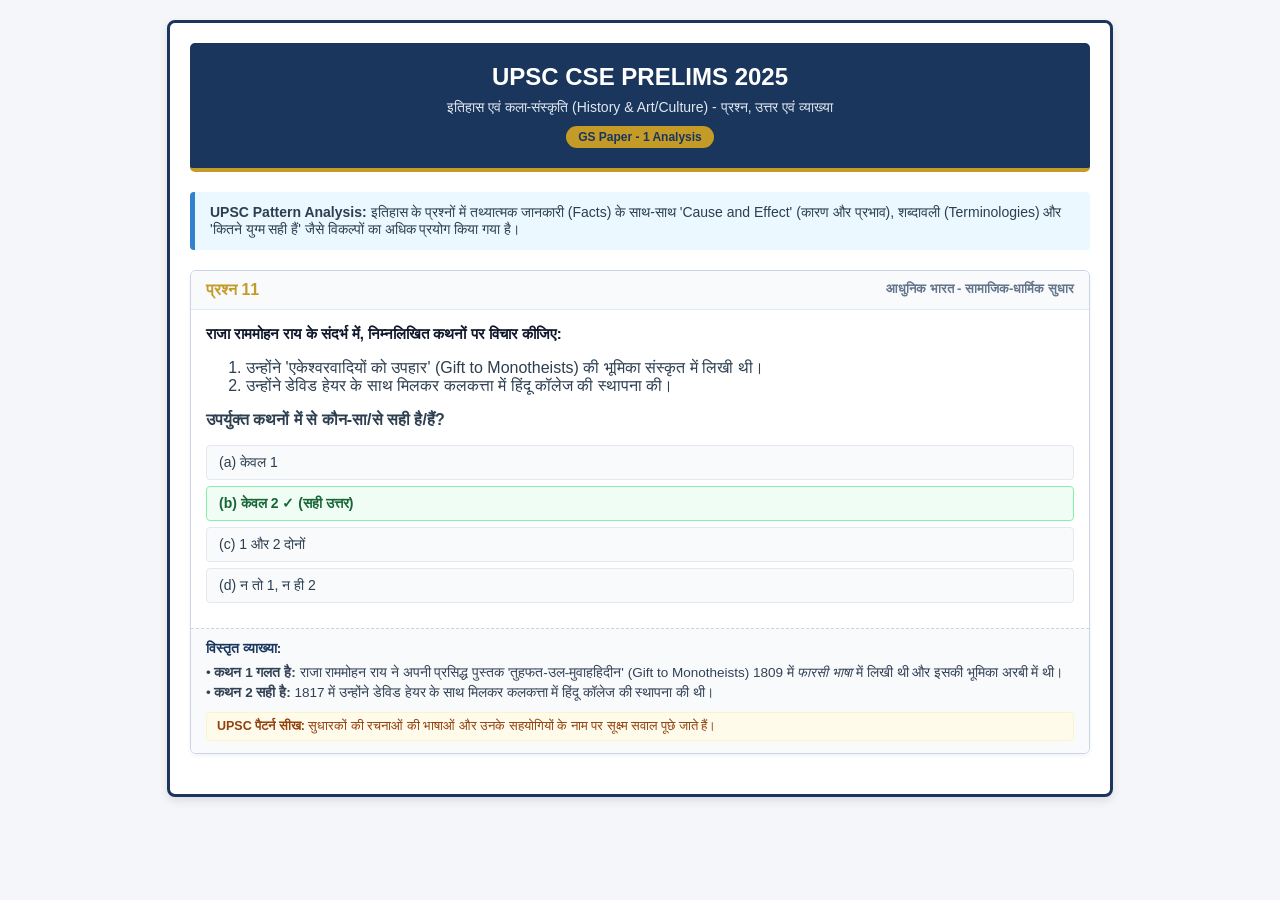
==== history/HS2.html @ 1890e544 "Create HS2.html" ====
<!DOCTYPE html>
<html lang="hi">
<head>
    <meta charset="UTF-8">
    <title>UPSC CSE Prelims 2025 - History Questions & Explanations</title>
    <style>
        body {
            font-family: 'Segoe UI', Tahoma, Geneva, Verdana, sans-serif;
            margin: 20px;
            padding: 0;
            background-color: #f4f6f9;
            color: #2c3e50;
        }
        .main-container {
            max-width: 900px;
            margin: 0 auto;
            background: #ffffff;
            border: 3px solid #1a365d;
            border-radius: 8px;
            padding: 20px;
            box-shadow: 0 4px 10px rgba(0,0,0,0.1);
        }
        .header-container {
            background-color: #1a365d;
            color: #ffffff;
            padding: 20px;
            text-align: center;
            border-radius: 5px;
            border-bottom: 4px solid #c59b27;
            margin-bottom: 20px;
        }
        .header-title {
            font-size: 24px;
            font-weight: bold;
            margin: 0;
        }
        .header-subtitle {
            font-size: 14px;
            margin-top: 8px;
            color: #e2e8f0;
        }
        .meta-badge {
            display: inline-block;
            background-color: #c59b27;
            color: #1a365d;
            padding: 4px 12px;
            border-radius: 12px;
            font-weight: bold;
            font-size: 12px;
            margin-top: 10px;
        }
        .intro-box {
            background-color: #ebf8ff;
            border-left: 5px solid #3182ce;
            padding: 12px 15px;
            margin-bottom: 20px;
            font-size: 14px;
            border-radius: 4px;
        }
        .question-card {
            border: 1px solid #cbd5e1;
            border-radius: 6px;
            margin-bottom: 20px;
            background-color: #ffffff;
            overflow: hidden;
            box-shadow: 0 2px 4px rgba(0,0,0,0.05);
        }
        .question-header {
            background-color: #f8fafc;
            padding: 10px 15px;
            border-bottom: 1px solid #e2e8f0;
            font-weight: bold;
            display: flex;
            justify-content: space-between;
        }
        .q-num {
            color: #c59b27;
            font-size: 16px;
        }
        .q-topic {
            color: #64748b;
            font-size: 13px;
        }
        .question-body {
            padding: 15px;
        }
        .question-text {
            font-size: 15px;
            font-weight: bold;
            margin-bottom: 12px;
            color: #0f172a;
        }
        .options-list {
            margin: 10px 0;
            padding-left: 0;
            list-style: none;
        }
        .option-item {
            padding: 8px 12px;
            margin-bottom: 6px;
            border-radius: 4px;
            background-color: #f8fafc;
            border: 1px solid #e2e8f0;
            font-size: 14px;
        }
        .option-item.correct {
            background-color: #f0fdf4;
            border-color: #86efac;
            color: #166534;
            font-weight: bold;
        }
        .explanation-box {
            background-color: #f8fafc;
            border-top: 1px dashed #cbd5e1;
            padding: 12px 15px;
            font-size: 13.5px;
        }
        .exp-title {
            font-weight: bold;
            color: #1a365d;
            margin-bottom: 6px;
        }
        .exp-content {
            color: #334155;
            line-height: 1.5;
        }
        .pattern-note {
            margin-top: 8px;
            padding: 6px 10px;
            background-color: #fffbeb;
            border: 1px solid #fef3c7;
            border-radius: 4px;
            color: #92400e;
            font-size: 12.5px;
        }
    </style>
</head>
<body>

<div class="main-container">
    <div class="header-container">
        <h1 class="header-title">UPSC CSE PRELIMS 2025</h1>
        <div class="header-subtitle">इतिहास एवं कला-संस्कृति (History & Art/Culture) - प्रश्न, उत्तर एवं व्याख्या</div>
        <div class="meta-badge">GS Paper - 1 Analysis</div>
    </div>

    <div class="intro-box">
        <strong>UPSC Pattern Analysis:</strong> इतिहास के प्रश्नों में तथ्यात्मक जानकारी (Facts) के साथ-साथ 'Cause and Effect' (कारण और प्रभाव), शब्दावली (Terminologies) और 'कितने युग्म सही हैं' जैसे विकल्पों का अधिक प्रयोग किया गया है।
    </div>

    <!-- Example Question Card -->
    <div class="question-card">
        <div class="question-header">
            <span class="q-num">प्रश्न 11</span>
            <span class="q-topic">आधुनिक भारत - सामाजिक-धार्मिक सुधार</span>
        </div>
        <div class="question-body">
            <div class="question-text">राजा राममोहन राय के संदर्भ में, निम्नलिखित कथनों पर विचार कीजिए:</div>
            <ol>
                <li>उन्होंने 'एकेश्वरवादियों को उपहार' (Gift to Monotheists) की भूमिका संस्कृत में लिखी थी।</li>
                <li>उन्होंने डेविड हेयर के साथ मिलकर कलकत्ता में हिंदू कॉलेज की स्थापना की।</li>
            </ol>
            <p><strong>उपर्युक्त कथनों में से कौन-सा/से सही है/हैं?</strong></p>
            <div class="options-list">
                <div class="option-item">(a) केवल 1</div>
                <div class="option-item correct">(b) केवल 2 ✓ (सही उत्तर)</div>
                <div class="option-item">(c) 1 और 2 दोनों</div>
                <div class="option-item">(d) न तो 1, न ही 2</div>
            </div>
        </div>
        <div class="explanation-box">
            <div class="exp-title">विस्तृत व्याख्या:</div>
            <div class="exp-content">
                • <strong>कथन 1 गलत है:</strong> राजा राममोहन राय ने अपनी प्रसिद्ध पुस्तक 'तुहफत-उल-मुवाहहिदीन' (Gift to Monotheists) 1809 में <em>फारसी भाषा</em> में लिखी थी और इसकी भूमिका अरबी में थी।<br>
                • <strong>कथन 2 सही है:</strong> 1817 में उन्होंने डेविड हेयर के साथ मिलकर कलकत्ता में हिंदू कॉलेज की स्थापना की थी।
            </div>
            <div class="pattern-note">
                <strong>UPSC पैटर्न सीख:</strong> सुधारकों की रचनाओं की भाषाओं और उनके सहयोगियों के नाम पर सूक्ष्म सवाल पूछे जाते हैं।
            </div>
        </div>
    </div>
    <!-- Additional questions are formatted similarly in the full generated document -->
</div>

</body>
</html>
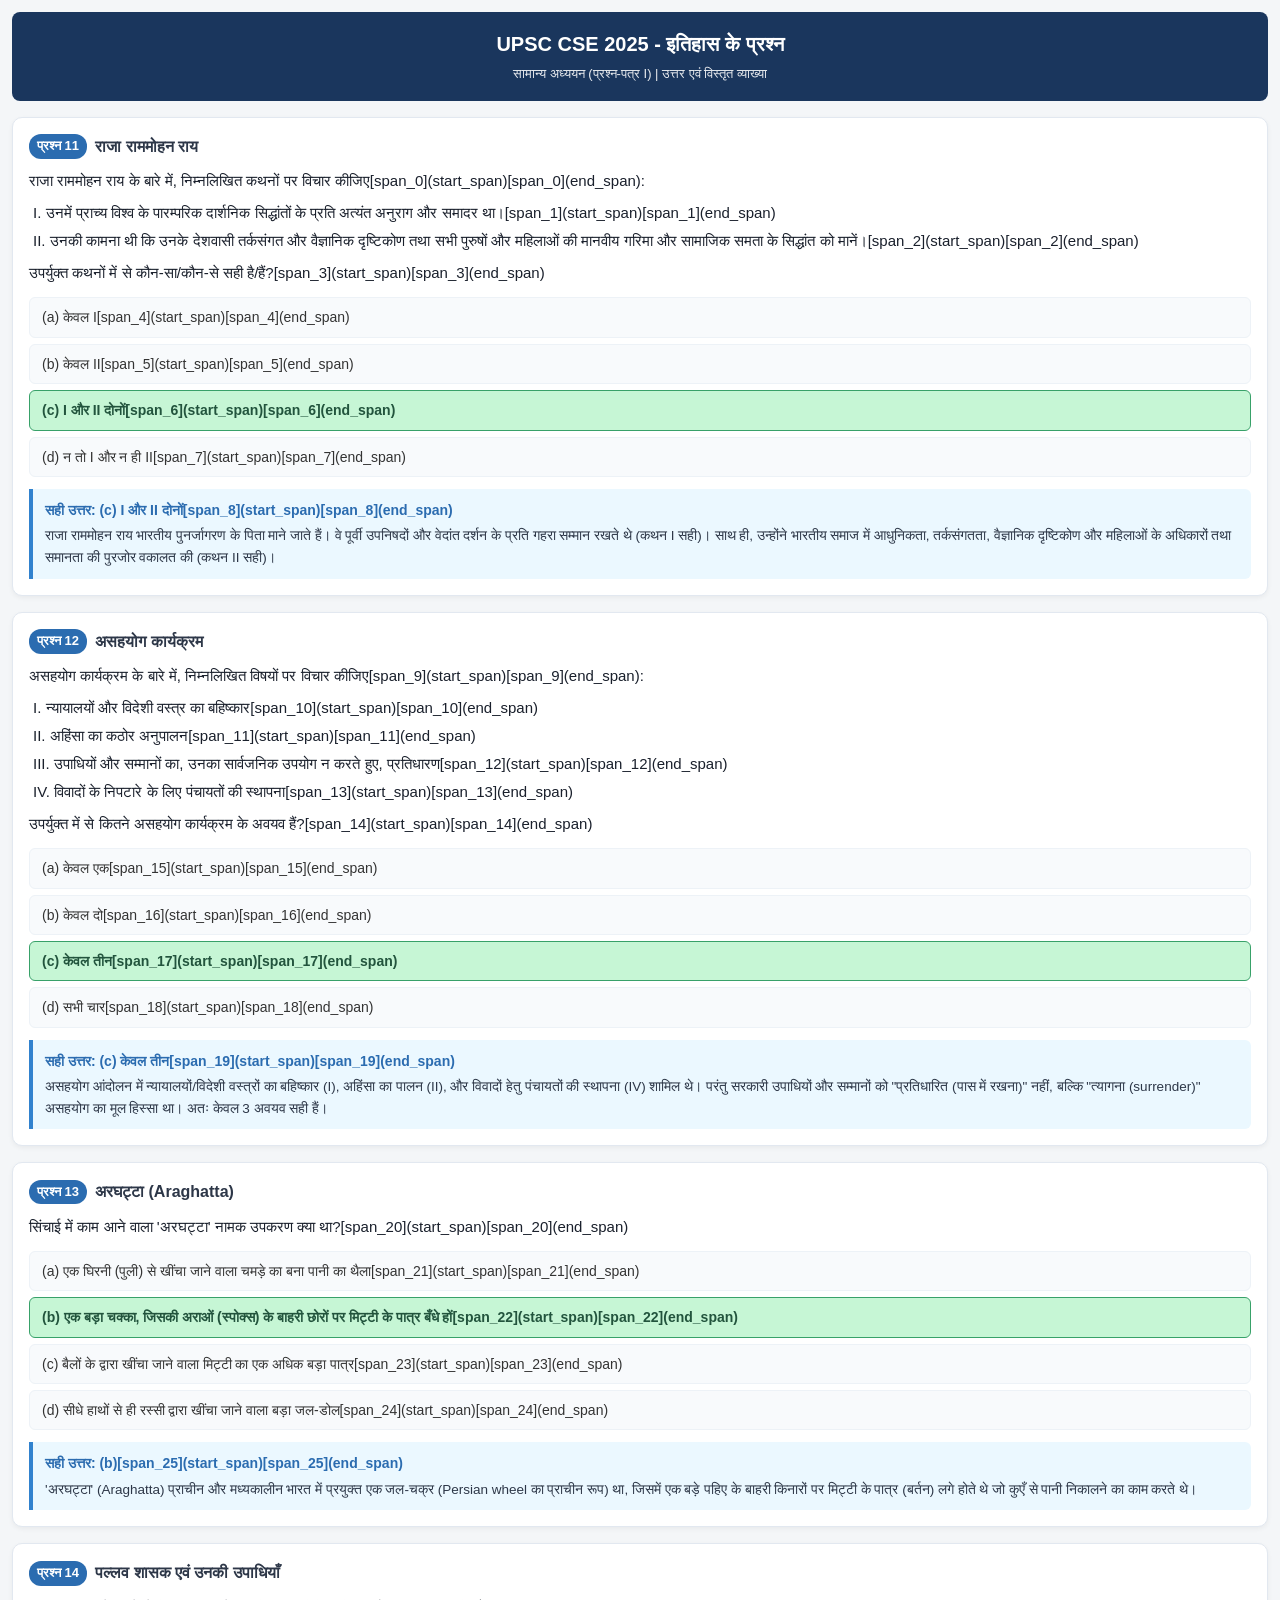
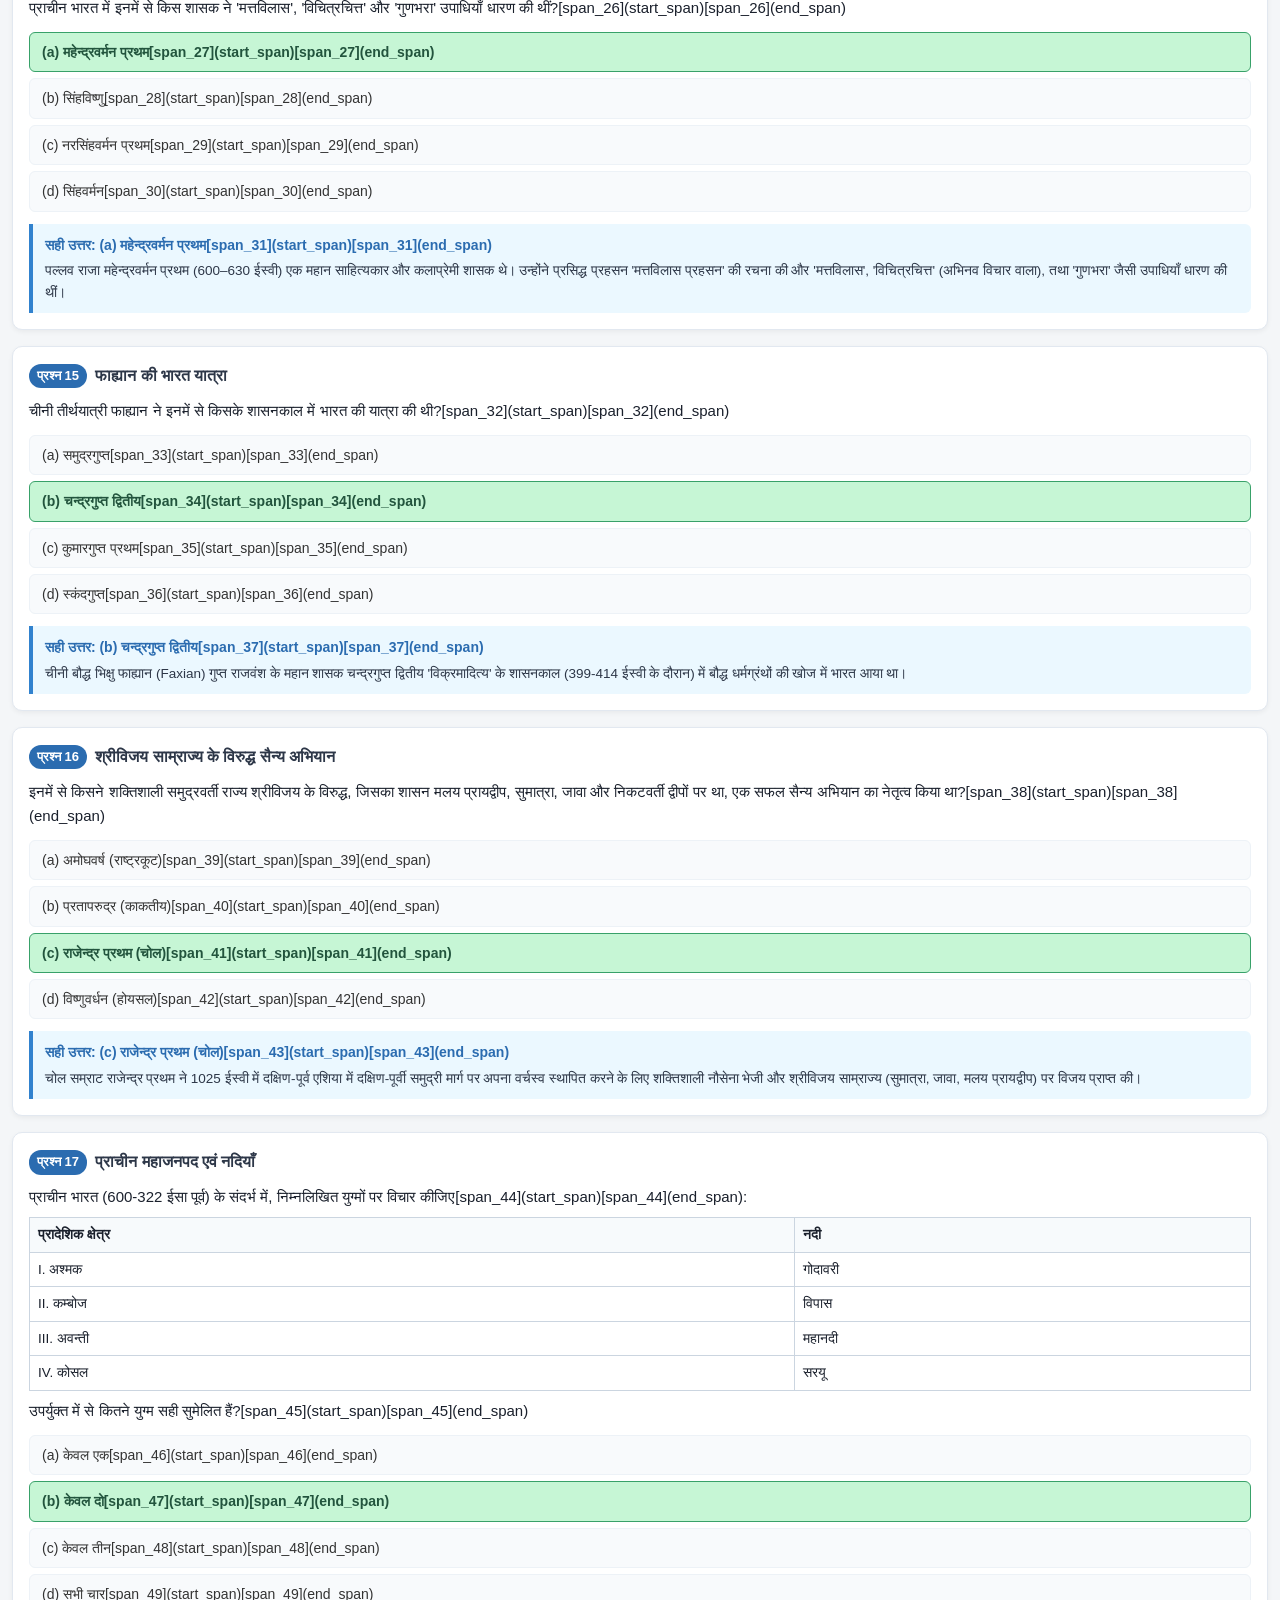
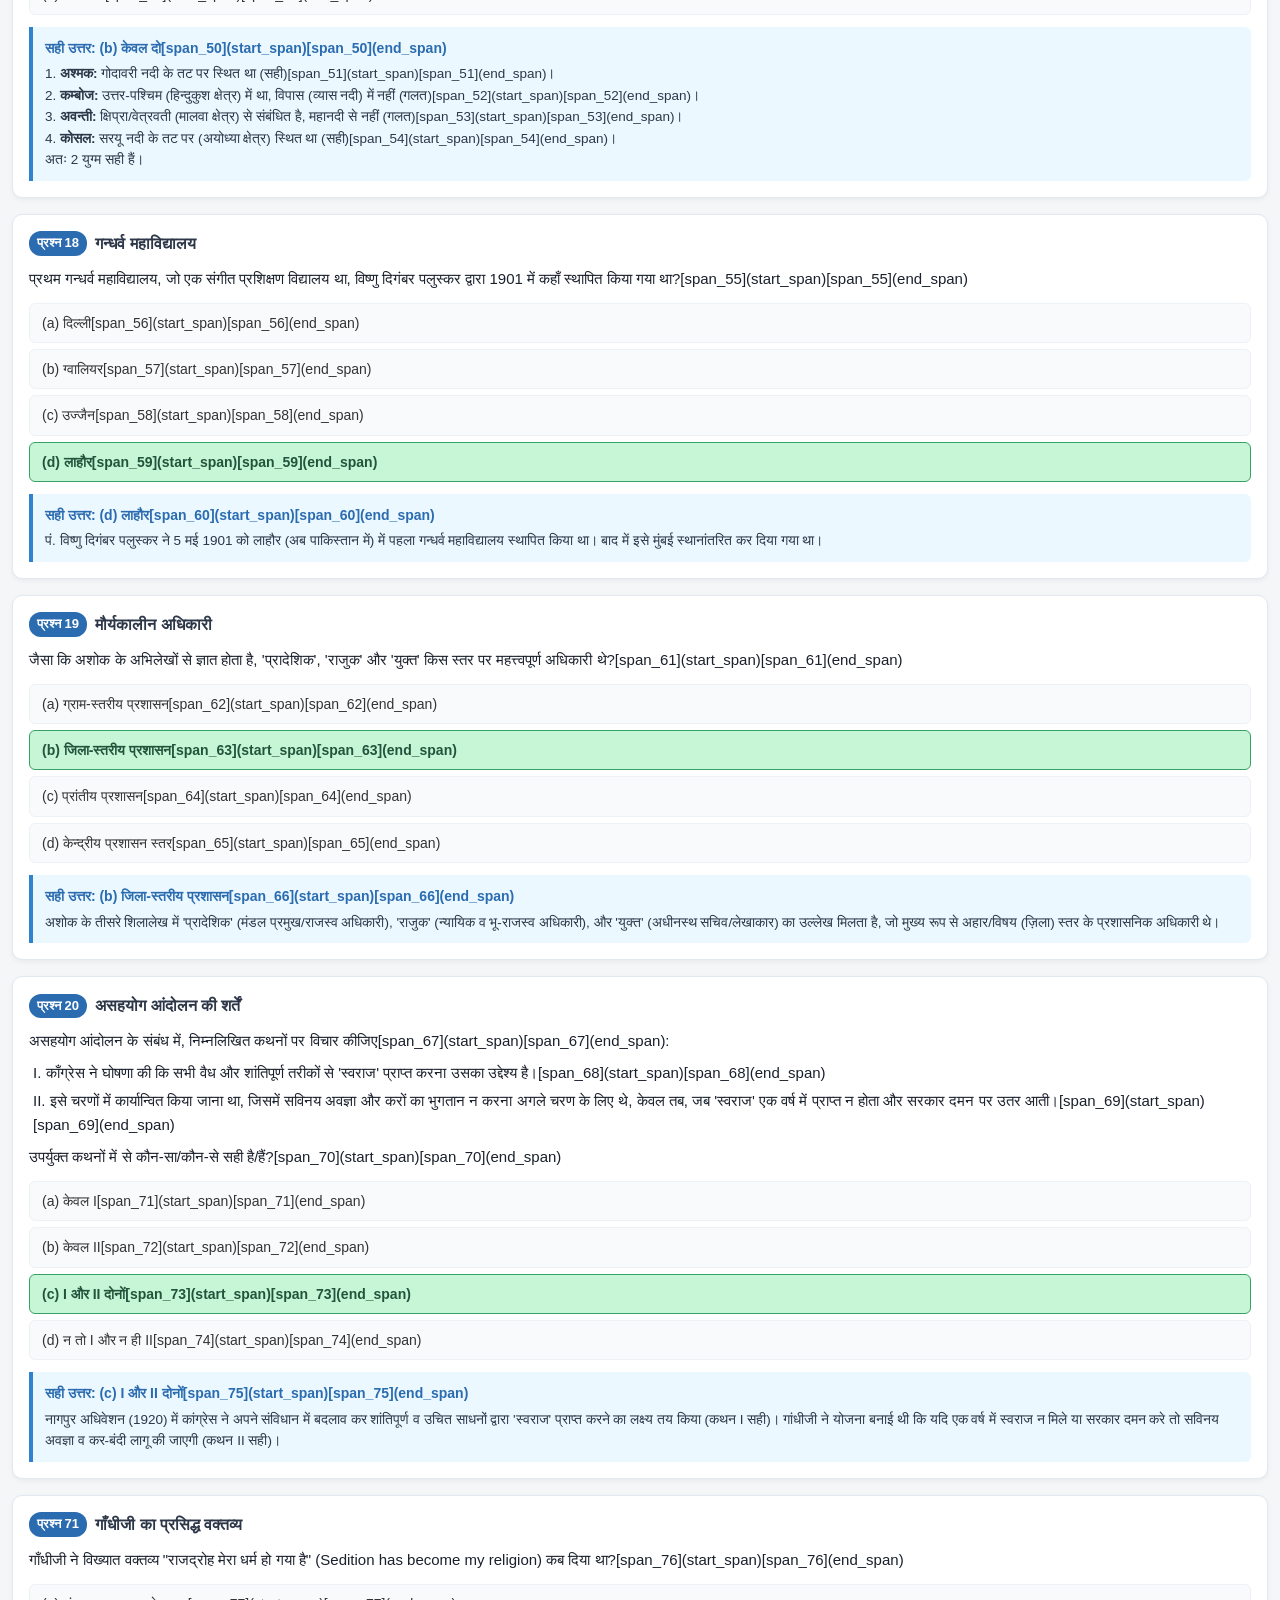
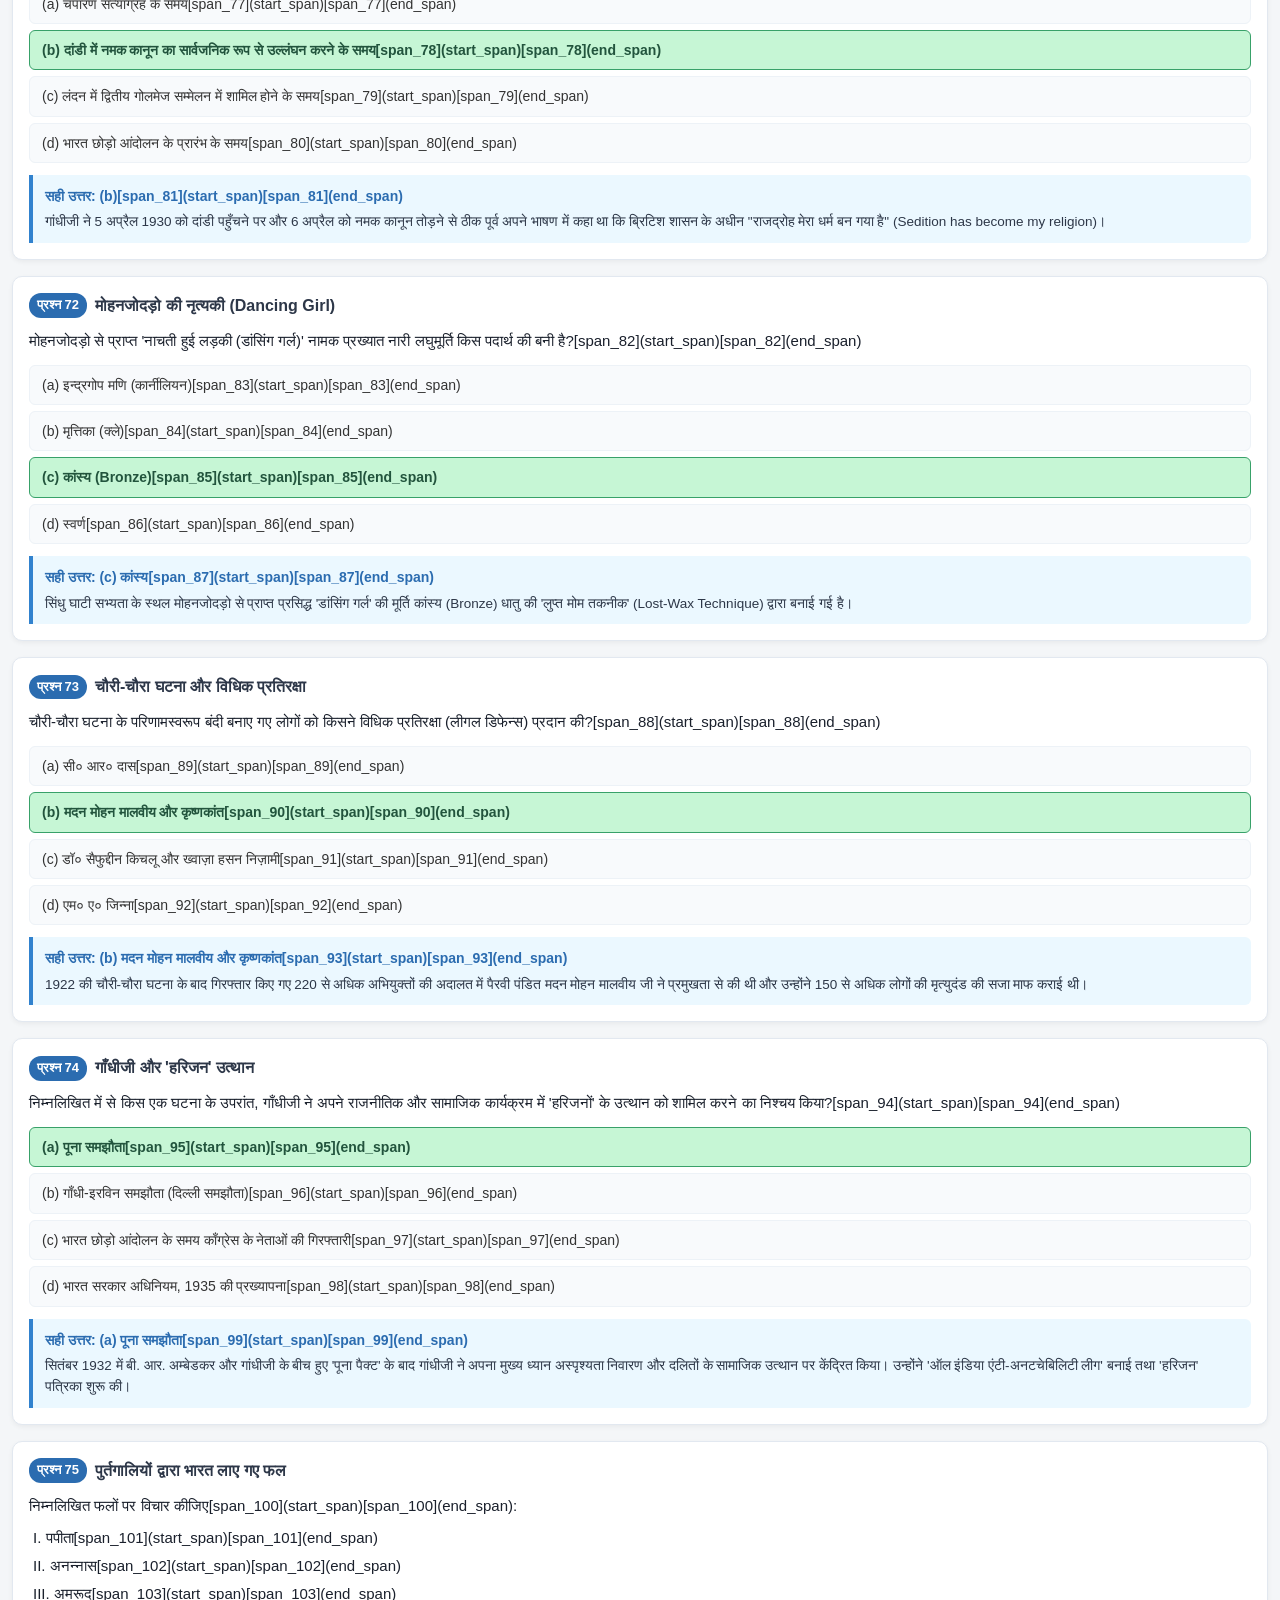
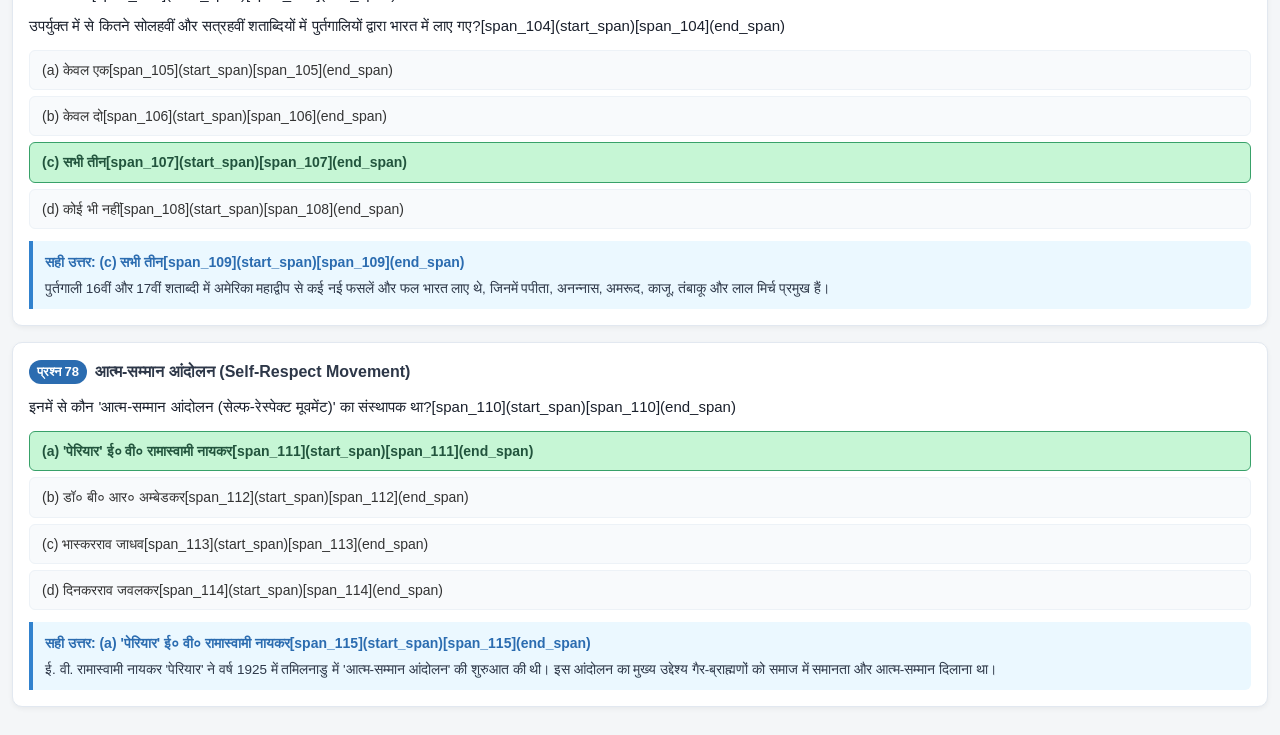
==== commit 4ae68c77: "Update HS2.html" ====
--- a/history/HS2.html
+++ b/history/HS2.html
@@ -1,186 +1,539 @@
-<!DOCTYPE html>
+       <!DOCTYPE html>
 <html lang="hi">
 <head>
     <meta charset="UTF-8">
-    <title>UPSC CSE Prelims 2025 - History Questions & Explanations</title>
+    <meta name="viewport" content="width=device-width, initial-scale=1.0">
+    <title>इतिहास प्रश्न एवं उत्तर - UPSC CSE 2025</title>
     <style>
+        * {
+            box-sizing: border-box;
+            margin: 0;
+            padding: 0;
+        }
         body {
-            font-family: 'Segoe UI', Tahoma, Geneva, Verdana, sans-serif;
-            margin: 20px;
-            padding: 0;
-            background-color: #f4f6f9;
-            color: #2c3e50;
-        }
-        .main-container {
-            max-width: 900px;
-            margin: 0 auto;
-            background: #ffffff;
-            border: 3px solid #1a365d;
-            border-radius: 8px;
-            padding: 20px;
-            box-shadow: 0 4px 10px rgba(0,0,0,0.1);
-        }
-        .header-container {
+            font-family: -apple-system, BlinkMacSystemFont, "Segoe UI", Roboto, Helvetica, Arial, sans-serif;
+            background-color: #f4f6f8;
+            color: #333333;
+            line-height: 1.6;
+            padding: 12px;
+            font-size: 15px;
+        }
+        .header {
+            text-align: center;
             background-color: #1a365d;
             color: #ffffff;
-            padding: 20px;
-            text-align: center;
-            border-radius: 5px;
-            border-bottom: 4px solid #c59b27;
-            margin-bottom: 20px;
-        }
-        .header-title {
-            font-size: 24px;
+            padding: 16px 12px;
+            border-radius: 8px;
+            margin-bottom: 16px;
+        }
+        .header h1 {
+            font-size: 20px;
+            font-weight: 700;
+            margin-bottom: 4px;
+        }
+        .header p {
+            font-size: 13px;
+            opacity: 0.9;
+        }
+        .card {
+            background: #ffffff;
+            border-radius: 10px;
+            padding: 16px;
+            margin-bottom: 16px;
+            box-shadow: 0 2px 5px rgba(0,0,0,0.05);
+            border: 1px solid #e2e8f0;
+        }
+        .q-header {
+            display: flex;
+            align-items: center;
+            margin-bottom: 10px;
+        }
+        .q-number {
+            background-color: #2b6cb0;
+            color: white;
             font-weight: bold;
-            margin: 0;
-        }
-        .header-subtitle {
+            font-size: 13px;
+            padding: 2px 8px;
+            border-radius: 12px;
+            margin-right: 8px;
+        }
+        .q-title {
+            font-weight: bold;
+            color: #2d3748;
+            font-size: 16px;
+        }
+        .q-text {
+            margin-bottom: 12px;
+            color: #1a202c;
+        }
+        .q-text ul {
+            list-style-type: none;
+            padding-left: 0;
+            margin: 8px 0;
+        }
+        .q-text ul li {
+            margin-bottom: 4px;
+            padding-left: 4px;
+        }
+        .options {
+            margin-bottom: 12px;
+        }
+        .option {
+            padding: 8px 12px;
+            border-radius: 6px;
+            background-color: #f8fafc;
+            border: 1px solid #edf2f7;
+            margin-bottom: 6px;
             font-size: 14px;
-            margin-top: 8px;
-            color: #e2e8f0;
-        }
-        .meta-badge {
-            display: inline-block;
-            background-color: #c59b27;
-            color: #1a365d;
-            padding: 4px 12px;
-            border-radius: 12px;
+        }
+        .option.correct {
+            background-color: #c6f6d5;
+            border-color: #38a169;
+            color: #22543d;
+            font-weight: 600;
+        }
+        .answer-box {
+            background-color: #ebf8ff;
+            border-left: 4px solid #3182ce;
+            padding: 10px 12px;
+            border-radius: 0 6px 6px 0;
+            margin-top: 10px;
+        }
+        .answer-title {
             font-weight: bold;
-            font-size: 12px;
-            margin-top: 10px;
-        }
-        .intro-box {
-            background-color: #ebf8ff;
-            border-left: 5px solid #3182ce;
-            padding: 12px 15px;
-            margin-bottom: 20px;
+            color: #2b6cb0;
+            margin-bottom: 4px;
             font-size: 14px;
-            border-radius: 4px;
-        }
-        .question-card {
-            border: 1px solid #cbd5e1;
-            border-radius: 6px;
-            margin-bottom: 20px;
-            background-color: #ffffff;
-            overflow: hidden;
-            box-shadow: 0 2px 4px rgba(0,0,0,0.05);
-        }
-        .question-header {
-            background-color: #f8fafc;
-            padding: 10px 15px;
-            border-bottom: 1px solid #e2e8f0;
-            font-weight: bold;
-            display: flex;
-            justify-content: space-between;
-        }
-        .q-num {
-            color: #c59b27;
-            font-size: 16px;
-        }
-        .q-topic {
-            color: #64748b;
-            font-size: 13px;
-        }
-        .question-body {
-            padding: 15px;
-        }
-        .question-text {
-            font-size: 15px;
-            font-weight: bold;
-            margin-bottom: 12px;
-            color: #0f172a;
-        }
-        .options-list {
-            margin: 10px 0;
-            padding-left: 0;
-            list-style: none;
-        }
-        .option-item {
-            padding: 8px 12px;
-            margin-bottom: 6px;
-            border-radius: 4px;
-            background-color: #f8fafc;
-            border: 1px solid #e2e8f0;
-            font-size: 14px;
-        }
-        .option-item.correct {
-            background-color: #f0fdf4;
-            border-color: #86efac;
-            color: #166534;
-            font-weight: bold;
-        }
-        .explanation-box {
-            background-color: #f8fafc;
-            border-top: 1px dashed #cbd5e1;
-            padding: 12px 15px;
+        }
+        .explanation {
             font-size: 13.5px;
-        }
-        .exp-title {
-            font-weight: bold;
-            color: #1a365d;
-            margin-bottom: 6px;
-        }
-        .exp-content {
-            color: #334155;
-            line-height: 1.5;
-        }
-        .pattern-note {
-            margin-top: 8px;
-            padding: 6px 10px;
-            background-color: #fffbeb;
-            border: 1px solid #fef3c7;
-            border-radius: 4px;
-            color: #92400e;
-            font-size: 12.5px;
+            color: #2d3748;
+        }
+        .table-custom {
+            width: 100%;
+            border-collapse: collapse;
+            margin: 8px 0;
+            font-size: 13.5px;
+        }
+        .table-custom th, .table-custom td {
+            border: 1px solid #cbd5e0;
+            padding: 6px 8px;
+            text-align: left;
+        }
+        .table-custom th {
+            background-color: #f7fafc;
         }
     </style>
 </head>
 <body>
 
-<div class="main-container">
-    <div class="header-container">
-        <h1 class="header-title">UPSC CSE PRELIMS 2025</h1>
-        <div class="header-subtitle">इतिहास एवं कला-संस्कृति (History & Art/Culture) - प्रश्न, उत्तर एवं व्याख्या</div>
-        <div class="meta-badge">GS Paper - 1 Analysis</div>
-    </div>
-
-    <div class="intro-box">
-        <strong>UPSC Pattern Analysis:</strong> इतिहास के प्रश्नों में तथ्यात्मक जानकारी (Facts) के साथ-साथ 'Cause and Effect' (कारण और प्रभाव), शब्दावली (Terminologies) और 'कितने युग्म सही हैं' जैसे विकल्पों का अधिक प्रयोग किया गया है।
-    </div>
-
-    <!-- Example Question Card -->
-    <div class="question-card">
-        <div class="question-header">
-            <span class="q-num">प्रश्न 11</span>
-            <span class="q-topic">आधुनिक भारत - सामाजिक-धार्मिक सुधार</span>
-        </div>
-        <div class="question-body">
-            <div class="question-text">राजा राममोहन राय के संदर्भ में, निम्नलिखित कथनों पर विचार कीजिए:</div>
-            <ol>
-                <li>उन्होंने 'एकेश्वरवादियों को उपहार' (Gift to Monotheists) की भूमिका संस्कृत में लिखी थी।</li>
-                <li>उन्होंने डेविड हेयर के साथ मिलकर कलकत्ता में हिंदू कॉलेज की स्थापना की।</li>
-            </ol>
-            <p><strong>उपर्युक्त कथनों में से कौन-सा/से सही है/हैं?</strong></p>
-            <div class="options-list">
-                <div class="option-item">(a) केवल 1</div>
-                <div class="option-item correct">(b) केवल 2 ✓ (सही उत्तर)</div>
-                <div class="option-item">(c) 1 और 2 दोनों</div>
-                <div class="option-item">(d) न तो 1, न ही 2</div>
-            </div>
-        </div>
-        <div class="explanation-box">
-            <div class="exp-title">विस्तृत व्याख्या:</div>
-            <div class="exp-content">
-                • <strong>कथन 1 गलत है:</strong> राजा राममोहन राय ने अपनी प्रसिद्ध पुस्तक 'तुहफत-उल-मुवाहहिदीन' (Gift to Monotheists) 1809 में <em>फारसी भाषा</em> में लिखी थी और इसकी भूमिका अरबी में थी।<br>
-                • <strong>कथन 2 सही है:</strong> 1817 में उन्होंने डेविड हेयर के साथ मिलकर कलकत्ता में हिंदू कॉलेज की स्थापना की थी।
-            </div>
-            <div class="pattern-note">
-                <strong>UPSC पैटर्न सीख:</strong> सुधारकों की रचनाओं की भाषाओं और उनके सहयोगियों के नाम पर सूक्ष्म सवाल पूछे जाते हैं।
-            </div>
-        </div>
-    </div>
-    <!-- Additional questions are formatted similarly in the full generated document -->
-</div>
+    <div class="header">
+        <h1>UPSC CSE 2025 - इतिहास के प्रश्न</h1>
+        <p>सामान्य अध्ययन (प्रश्न-पत्र I) | उत्तर एवं विस्तृत व्याख्या</p>
+    </div>
+
+    <!-- Question 11 -->
+    <div class="card">
+        <div class="q-header">
+            <span class="q-number">प्रश्न 11</span>
+            <span class="q-title">राजा राममोहन राय</span>
+        </div>
+        <div class="q-text">
+            राजा राममोहन राय के बारे में, निम्नलिखित कथनों पर विचार कीजिए[span_0](start_span)[span_0](end_span):
+            <ul>
+                <li>I. उनमें प्राच्य विश्व के पारम्परिक दार्शनिक सिद्धांतों के प्रति अत्यंत अनुराग और समादर था।[span_1](start_span)[span_1](end_span)</li>
+                <li>II. उनकी कामना थी कि उनके देशवासी तर्कसंगत और वैज्ञानिक दृष्टिकोण तथा सभी पुरुषों और महिलाओं की मानवीय गरिमा और सामाजिक समता के सिद्धांत को मानें।[span_2](start_span)[span_2](end_span)</li>
+            </ul>
+            उपर्युक्त कथनों में से कौन-सा/कौन-से सही है/हैं?[span_3](start_span)[span_3](end_span)
+        </div>
+        <div class="options">
+            <div class="option">(a) केवल I[span_4](start_span)[span_4](end_span)</div>
+            <div class="option">(b) केवल II[span_5](start_span)[span_5](end_span)</div>
+            <div class="option correct">(c) I और II दोनों[span_6](start_span)[span_6](end_span)</div>
+            <div class="option">(d) न तो I और न ही II[span_7](start_span)[span_7](end_span)</div>
+        </div>
+        <div class="answer-box">
+            <div class="answer-title">सही उत्तर: (c) I और II दोनों[span_8](start_span)[span_8](end_span)</div>
+            <div class="explanation">
+                राजा राममोहन राय भारतीय पुनर्जागरण के पिता माने जाते हैं। वे पूर्वी उपनिषदों और वेदांत दर्शन के प्रति गहरा सम्मान रखते थे (कथन I सही)। साथ ही, उन्होंने भारतीय समाज में आधुनिकता, तर्कसंगतता, वैज्ञानिक दृष्टिकोण और महिलाओं के अधिकारों तथा समानता की पुरजोर वकालत की (कथन II सही)।
+            </div>
+        </div>
+    </div>
+
+    <!-- Question 12 -->
+    <div class="card">
+        <div class="q-header">
+            <span class="q-number">प्रश्न 12</span>
+            <span class="q-title">असहयोग कार्यक्रम</span>
+        </div>
+        <div class="q-text">
+            असहयोग कार्यक्रम के बारे में, निम्नलिखित विषयों पर विचार कीजिए[span_9](start_span)[span_9](end_span):
+            <ul>
+                <li>I. न्यायालयों और विदेशी वस्त्र का बहिष्कार[span_10](start_span)[span_10](end_span)</li>
+                <li>II. अहिंसा का कठोर अनुपालन[span_11](start_span)[span_11](end_span)</li>
+                <li>III. उपाधियों और सम्मानों का, उनका सार्वजनिक उपयोग न करते हुए, प्रतिधारण[span_12](start_span)[span_12](end_span)</li>
+                <li>IV. विवादों के निपटारे के लिए पंचायतों की स्थापना[span_13](start_span)[span_13](end_span)</li>
+            </ul>
+            उपर्युक्त में से कितने असहयोग कार्यक्रम के अवयव हैं?[span_14](start_span)[span_14](end_span)
+        </div>
+        <div class="options">
+            <div class="option">(a) केवल एक[span_15](start_span)[span_15](end_span)</div>
+            <div class="option">(b) केवल दो[span_16](start_span)[span_16](end_span)</div>
+            <div class="option correct">(c) केवल तीन[span_17](start_span)[span_17](end_span)</div>
+            <div class="option">(d) सभी चार[span_18](start_span)[span_18](end_span)</div>
+        </div>
+        <div class="answer-box">
+            <div class="answer-title">सही उत्तर: (c) केवल तीन[span_19](start_span)[span_19](end_span)</div>
+            <div class="explanation">
+                असहयोग आंदोलन में न्यायालयों/विदेशी वस्त्रों का बहिष्कार (I), अहिंसा का पालन (II), और विवादों हेतु पंचायतों की स्थापना (IV) शामिल थे। परंतु सरकारी उपाधियों और सम्मानों को "प्रतिधारित (पास में रखना)" नहीं, बल्कि "त्यागना (surrender)" असहयोग का मूल हिस्सा था। अतः केवल 3 अवयव सही हैं।
+            </div>
+        </div>
+    </div>
+
+    <!-- Question 13 -->
+    <div class="card">
+        <div class="q-header">
+            <span class="q-number">प्रश्न 13</span>
+            <span class="q-title">अरघट्टा (Araghatta)</span>
+        </div>
+        <div class="q-text">
+            सिंचाई में काम आने वाला 'अरघट्टा' नामक उपकरण क्या था?[span_20](start_span)[span_20](end_span)
+        </div>
+        <div class="options">
+            <div class="option">(a) एक घिरनी (पुली) से खींचा जाने वाला चमड़े का बना पानी का थैला[span_21](start_span)[span_21](end_span)</div>
+            <div class="option correct">(b) एक बड़ा चक्का, जिसकी अराओं (स्पोक्स) के बाहरी छोरों पर मिट्टी के पात्र बँधे हों[span_22](start_span)[span_22](end_span)</div>
+            <div class="option">(c) बैलों के द्वारा खींचा जाने वाला मिट्टी का एक अधिक बड़ा पात्र[span_23](start_span)[span_23](end_span)</div>
+            <div class="option">(d) सीधे हाथों से ही रस्सी द्वारा खींचा जाने वाला बड़ा जल-डोल[span_24](start_span)[span_24](end_span)</div>
+        </div>
+        <div class="answer-box">
+            <div class="answer-title">सही उत्तर: (b)[span_25](start_span)[span_25](end_span)</div>
+            <div class="explanation">
+                'अरघट्टा' (Araghatta) प्राचीन और मध्यकालीन भारत में प्रयुक्त एक जल-चक्र (Persian wheel का प्राचीन रूप) था, जिसमें एक बड़े पहिए के बाहरी किनारों पर मिट्टी के पात्र (बर्तन) लगे होते थे जो कुएँ से पानी निकालने का काम करते थे।
+            </div>
+        </div>
+    </div>
+
+    <!-- Question 14 -->
+    <div class="card">
+        <div class="q-header">
+            <span class="q-number">प्रश्न 14</span>
+            <span class="q-title">पल्लव शासक एवं उनकी उपाधियाँ</span>
+        </div>
+        <div class="q-text">
+            प्राचीन भारत में इनमें से किस शासक ने 'मत्तविलास', 'विचित्रचित्त' और 'गुणभरा' उपाधियाँ धारण की थीं?[span_26](start_span)[span_26](end_span)
+        </div>
+        <div class="options">
+            <div class="option correct">(a) महेन्द्रवर्मन प्रथम[span_27](start_span)[span_27](end_span)</div>
+            <div class="option">(b) सिंहविष्णु[span_28](start_span)[span_28](end_span)</div>
+            <div class="option">(c) नरसिंहवर्मन प्रथम[span_29](start_span)[span_29](end_span)</div>
+            <div class="option">(d) सिंहवर्मन[span_30](start_span)[span_30](end_span)</div>
+        </div>
+        <div class="answer-box">
+            <div class="answer-title">सही उत्तर: (a) महेन्द्रवर्मन प्रथम[span_31](start_span)[span_31](end_span)</div>
+            <div class="explanation">
+                पल्लव राजा महेन्द्रवर्मन प्रथम (600–630 ईस्वी) एक महान साहित्यकार और कलाप्रेमी शासक थे। उन्होंने प्रसिद्ध प्रहसन 'मत्तविलास प्रहसन' की रचना की और 'मत्तविलास', 'विचित्रचित्त' (अभिनव विचार वाला), तथा 'गुणभरा' जैसी उपाधियाँ धारण की थीं।
+            </div>
+        </div>
+    </div>
+
+    <!-- Question 15 -->
+    <div class="card">
+        <div class="q-header">
+            <span class="q-number">प्रश्न 15</span>
+            <span class="q-title">फाह्यान की भारत यात्रा</span>
+        </div>
+        <div class="q-text">
+            चीनी तीर्थयात्री फाह्यान ने इनमें से किसके शासनकाल में भारत की यात्रा की थी?[span_32](start_span)[span_32](end_span)
+        </div>
+        <div class="options">
+            <div class="option">(a) समुद्रगुप्त[span_33](start_span)[span_33](end_span)</div>
+            <div class="option correct">(b) चन्द्रगुप्त द्वितीय[span_34](start_span)[span_34](end_span)</div>
+            <div class="option">(c) कुमारगुप्त प्रथम[span_35](start_span)[span_35](end_span)</div>
+            <div class="option">(d) स्कंदगुप्त[span_36](start_span)[span_36](end_span)</div>
+        </div>
+        <div class="answer-box">
+            <div class="answer-title">सही उत्तर: (b) चन्द्रगुप्त द्वितीय[span_37](start_span)[span_37](end_span)</div>
+            <div class="explanation">
+                चीनी बौद्ध भिक्षु फाह्यान (Faxian) गुप्त राजवंश के महान शासक चन्द्रगुप्त द्वितीय 'विक्रमादित्य' के शासनकाल (399-414 ईस्वी के दौरान) में बौद्ध धर्मग्रंथों की खोज में भारत आया था।
+            </div>
+        </div>
+    </div>
+
+    <!-- Question 16 -->
+    <div class="card">
+        <div class="q-header">
+            <span class="q-number">प्रश्न 16</span>
+            <span class="q-title">श्रीविजय साम्राज्य के विरुद्ध सैन्य अभियान</span>
+        </div>
+        <div class="q-text">
+            इनमें से किसने शक्तिशाली समुद्रवर्ती राज्य श्रीविजय के विरुद्ध, जिसका शासन मलय प्रायद्वीप, सुमात्रा, जावा और निकटवर्ती द्वीपों पर था, एक सफल सैन्य अभियान का नेतृत्व किया था?[span_38](start_span)[span_38](end_span)
+        </div>
+        <div class="options">
+            <div class="option">(a) अमोघवर्ष (राष्ट्रकूट)[span_39](start_span)[span_39](end_span)</div>
+            <div class="option">(b) प्रतापरुद्र (काकतीय)[span_40](start_span)[span_40](end_span)</div>
+            <div class="option correct">(c) राजेन्द्र प्रथम (चोल)[span_41](start_span)[span_41](end_span)</div>
+            <div class="option">(d) विष्णुवर्धन (होयसल)[span_42](start_span)[span_42](end_span)</div>
+        </div>
+        <div class="answer-box">
+            <div class="answer-title">सही उत्तर: (c) राजेन्द्र प्रथम (चोल)[span_43](start_span)[span_43](end_span)</div>
+            <div class="explanation">
+                चोल सम्राट राजेन्द्र प्रथम ने 1025 ईस्वी में दक्षिण-पूर्व एशिया में दक्षिण-पूर्वी समुद्री मार्ग पर अपना वर्चस्व स्थापित करने के लिए शक्तिशाली नौसेना भेजी और श्रीविजय साम्राज्य (सुमात्रा, जावा, मलय प्रायद्वीप) पर विजय प्राप्त की।
+            </div>
+        </div>
+    </div>
+
+    <!-- Question 17 -->
+    <div class="card">
+        <div class="q-header">
+            <span class="q-number">प्रश्न 17</span>
+            <span class="q-title">प्राचीन महाजनपद एवं नदियाँ</span>
+        </div>
+        <div class="q-text">
+            प्राचीन भारत (600-322 ईसा पूर्व) के संदर्भ में, निम्नलिखित युग्मों पर विचार कीजिए[span_44](start_span)[span_44](end_span):
+            <table class="table-custom">
+                <tr><th>प्रादेशिक क्षेत्र</th><th>नदी</th></tr>
+                <tr><td>I. अश्मक</td><td>गोदावरी</td></tr>
+                <tr><td>II. कम्बोज</td><td>विपास</td></tr>
+                <tr><td>III. अवन्ती</td><td>महानदी</td></tr>
+                <tr><td>IV. कोसल</td><td>सरयू</td></tr>
+            </table>
+            उपर्युक्त में से कितने युग्म सही सुमेलित हैं?[span_45](start_span)[span_45](end_span)
+        </div>
+        <div class="options">
+            <div class="option">(a) केवल एक[span_46](start_span)[span_46](end_span)</div>
+            <div class="option correct">(b) केवल दो[span_47](start_span)[span_47](end_span)</div>
+            <div class="option">(c) केवल तीन[span_48](start_span)[span_48](end_span)</div>
+            <div class="option">(d) सभी चार[span_49](start_span)[span_49](end_span)</div>
+        </div>
+        <div class="answer-box">
+            <div class="answer-title">सही उत्तर: (b) केवल दो[span_50](start_span)[span_50](end_span)</div>
+            <div class="explanation">
+                1. <strong>अश्मक:</strong> गोदावरी नदी के तट पर स्थित था (सही)[span_51](start_span)[span_51](end_span)।<br>
+                2. <strong>कम्बोज:</strong> उत्तर-पश्चिम (हिन्दुकुश क्षेत्र) में था, विपास (व्यास नदी) में नहीं (गलत)[span_52](start_span)[span_52](end_span)।<br>
+                3. <strong>अवन्ती:</strong> क्षिप्रा/वेत्रवती (मालवा क्षेत्र) से संबंधित है, महानदी से नहीं (गलत)[span_53](start_span)[span_53](end_span)।<br>
+                4. <strong>कोसल:</strong> सरयू नदी के तट पर (अयोध्या क्षेत्र) स्थित था (सही)[span_54](start_span)[span_54](end_span)।<br>
+                अतः 2 युग्म सही हैं।
+            </div>
+        </div>
+    </div>
+
+    <!-- Question 18 -->
+    <div class="card">
+        <div class="q-header">
+            <span class="q-number">प्रश्न 18</span>
+            <span class="q-title">गन्धर्व महाविद्यालय</span>
+        </div>
+        <div class="q-text">
+            प्रथम गन्धर्व महाविद्यालय, जो एक संगीत प्रशिक्षण विद्यालय था, विष्णु दिगंबर पलुस्कर द्वारा 1901 में कहाँ स्थापित किया गया था?[span_55](start_span)[span_55](end_span)
+        </div>
+        <div class="options">
+            <div class="option">(a) दिल्ली[span_56](start_span)[span_56](end_span)</div>
+            <div class="option">(b) ग्वालियर[span_57](start_span)[span_57](end_span)</div>
+            <div class="option">(c) उज्जैन[span_58](start_span)[span_58](end_span)</div>
+            <div class="option correct">(d) लाहौर[span_59](start_span)[span_59](end_span)</div>
+        </div>
+        <div class="answer-box">
+            <div class="answer-title">सही उत्तर: (d) लाहौर[span_60](start_span)[span_60](end_span)</div>
+            <div class="explanation">
+                पं. विष्णु दिगंबर पलुस्कर ने 5 मई 1901 को लाहौर (अब पाकिस्तान में) में पहला गन्धर्व महाविद्यालय स्थापित किया था। बाद में इसे मुंबई स्थानांतरित कर दिया गया था।
+            </div>
+        </div>
+    </div>
+
+    <!-- Question 19 -->
+    <div class="card">
+        <div class="q-header">
+            <span class="q-number">प्रश्न 19</span>
+            <span class="q-title">मौर्यकालीन अधिकारी</span>
+        </div>
+        <div class="q-text">
+            जैसा कि अशोक के अभिलेखों से ज्ञात होता है, 'प्रादेशिक', 'राजुक' और 'युक्त' किस स्तर पर महत्त्वपूर्ण अधिकारी थे?[span_61](start_span)[span_61](end_span)
+        </div>
+        <div class="options">
+            <div class="option">(a) ग्राम-स्तरीय प्रशासन[span_62](start_span)[span_62](end_span)</div>
+            <div class="option correct">(b) जिला-स्तरीय प्रशासन[span_63](start_span)[span_63](end_span)</div>
+            <div class="option">(c) प्रांतीय प्रशासन[span_64](start_span)[span_64](end_span)</div>
+            <div class="option">(d) केन्द्रीय प्रशासन स्तर[span_65](start_span)[span_65](end_span)</div>
+        </div>
+        <div class="answer-box">
+            <div class="answer-title">सही उत्तर: (b) जिला-स्तरीय प्रशासन[span_66](start_span)[span_66](end_span)</div>
+            <div class="explanation">
+                अशोक के तीसरे शिलालेख में 'प्रादेशिक' (मंडल प्रमुख/राजस्व अधिकारी), 'राजुक' (न्यायिक व भू-राजस्व अधिकारी), और 'युक्त' (अधीनस्थ सचिव/लेखाकार) का उल्लेख मिलता है, जो मुख्य रूप से अहार/विषय (ज़िला) स्तर के प्रशासनिक अधिकारी थे।
+            </div>
+        </div>
+    </div>
+
+    <!-- Question 20 -->
+    <div class="card">
+        <div class="q-header">
+            <span class="q-number">प्रश्न 20</span>
+            <span class="q-title">असहयोग आंदोलन की शर्तें</span>
+        </div>
+        <div class="q-text">
+            असहयोग आंदोलन के संबंध में, निम्नलिखित कथनों पर विचार कीजिए[span_67](start_span)[span_67](end_span):
+            <ul>
+                <li>I. काँग्रेस ने घोषणा की कि सभी वैध और शांतिपूर्ण तरीकों से 'स्वराज' प्राप्त करना उसका उद्देश्य है।[span_68](start_span)[span_68](end_span)</li>
+                <li>II. इसे चरणों में कार्यान्वित किया जाना था, जिसमें सविनय अवज्ञा और करों का भुगतान न करना अगले चरण के लिए थे, केवल तब, जब 'स्वराज' एक वर्ष में प्राप्त न होता और सरकार दमन पर उतर आती।[span_69](start_span)[span_69](end_span)</li>
+            </ul>
+            उपर्युक्त कथनों में से कौन-सा/कौन-से सही है/हैं?[span_70](start_span)[span_70](end_span)
+        </div>
+        <div class="options">
+            <div class="option">(a) केवल I[span_71](start_span)[span_71](end_span)</div>
+            <div class="option">(b) केवल II[span_72](start_span)[span_72](end_span)</div>
+            <div class="option correct">(c) I और II दोनों[span_73](start_span)[span_73](end_span)</div>
+            <div class="option">(d) न तो I और न ही II[span_74](start_span)[span_74](end_span)</div>
+        </div>
+        <div class="answer-box">
+            <div class="answer-title">सही उत्तर: (c) I और II दोनों[span_75](start_span)[span_75](end_span)</div>
+            <div class="explanation">
+                नागपुर अधिवेशन (1920) में कांग्रेस ने अपने संविधान में बदलाव कर शांतिपूर्ण व उचित साधनों द्वारा 'स्वराज' प्राप्त करने का लक्ष्य तय किया (कथन I सही)। गांधीजी ने योजना बनाई थी कि यदि एक वर्ष में स्वराज न मिले या सरकार दमन करे तो सविनय अवज्ञा व कर-बंदी लागू की जाएगी (कथन II सही)।
+            </div>
+        </div>
+    </div>
+
+    <!-- Question 71 -->
+    <div class="card">
+        <div class="q-header">
+            <span class="q-number">प्रश्न 71</span>
+            <span class="q-title">गाँधीजी का प्रसिद्ध वक्तव्य</span>
+        </div>
+        <div class="q-text">
+            गाँधीजी ने विख्यात वक्तव्य "राजद्रोह मेरा धर्म हो गया है" (Sedition has become my religion) कब दिया था?[span_76](start_span)[span_76](end_span)
+        </div>
+        <div class="options">
+            <div class="option">(a) चंपारण सत्याग्रह के समय[span_77](start_span)[span_77](end_span)</div>
+            <div class="option correct">(b) दांडी में नमक कानून का सार्वजनिक रूप से उल्लंघन करने के समय[span_78](start_span)[span_78](end_span)</div>
+            <div class="option">(c) लंदन में द्वितीय गोलमेज सम्मेलन में शामिल होने के समय[span_79](start_span)[span_79](end_span)</div>
+            <div class="option">(d) भारत छोड़ो आंदोलन के प्रारंभ के समय[span_80](start_span)[span_80](end_span)</div>
+        </div>
+        <div class="answer-box">
+            <div class="answer-title">सही उत्तर: (b)[span_81](start_span)[span_81](end_span)</div>
+            <div class="explanation">
+                गांधीजी ने 5 अप्रैल 1930 को दांडी पहुँचने पर और 6 अप्रैल को नमक कानून तोड़ने से ठीक पूर्व अपने भाषण में कहा था कि ब्रिटिश शासन के अधीन "राजद्रोह मेरा धर्म बन गया है" (Sedition has become my religion)।
+            </div>
+        </div>
+    </div>
+
+    <!-- Question 72 -->
+    <div class="card">
+        <div class="q-header">
+            <span class="q-number">प्रश्न 72</span>
+            <span class="q-title">मोहनजोदड़ो की नृत्यकी (Dancing Girl)</span>
+        </div>
+        <div class="q-text">
+            मोहनजोदड़ो से प्राप्त 'नाचती हुई लड़की (डांसिंग गर्ल)' नामक प्रख्यात नारी लघुमूर्ति किस पदार्थ की बनी है?[span_82](start_span)[span_82](end_span)
+        </div>
+        <div class="options">
+            <div class="option">(a) इन्द्रगोप मणि (कार्नीलियन)[span_83](start_span)[span_83](end_span)</div>
+            <div class="option">(b) मृत्तिका (क्ले)[span_84](start_span)[span_84](end_span)</div>
+            <div class="option correct">(c) कांस्य (Bronze)[span_85](start_span)[span_85](end_span)</div>
+            <div class="option">(d) स्वर्ण[span_86](start_span)[span_86](end_span)</div>
+        </div>
+        <div class="answer-box">
+            <div class="answer-title">सही उत्तर: (c) कांस्य[span_87](start_span)[span_87](end_span)</div>
+            <div class="explanation">
+                सिंधु घाटी सभ्यता के स्थल मोहनजोदड़ो से प्राप्त प्रसिद्ध 'डांसिंग गर्ल' की मूर्ति कांस्य (Bronze) धातु की 'लुप्त मोम तकनीक' (Lost-Wax Technique) द्वारा बनाई गई है।
+            </div>
+        </div>
+    </div>
+
+    <!-- Question 73 -->
+    <div class="card">
+        <div class="q-header">
+            <span class="q-number">प्रश्न 73</span>
+            <span class="q-title">चौरी-चौरा घटना और विधिक प्रतिरक्षा</span>
+        </div>
+        <div class="q-text">
+            चौरी-चौरा घटना के परिणामस्वरूप बंदी बनाए गए लोगों को किसने विधिक प्रतिरक्षा (लीगल डिफेन्स) प्रदान की?[span_88](start_span)[span_88](end_span)
+        </div>
+        <div class="options">
+            <div class="option">(a) सी० आर० दास[span_89](start_span)[span_89](end_span)</div>
+            <div class="option correct">(b) मदन मोहन मालवीय और कृष्णकांत[span_90](start_span)[span_90](end_span)</div>
+            <div class="option">(c) डॉ० सैफुद्दीन किचलू और ख्वाज़ा हसन निज़ामी[span_91](start_span)[span_91](end_span)</div>
+            <div class="option">(d) एम० ए० जिन्ना[span_92](start_span)[span_92](end_span)</div>
+        </div>
+        <div class="answer-box">
+            <div class="answer-title">सही उत्तर: (b) मदन मोहन मालवीय और कृष्णकांत[span_93](start_span)[span_93](end_span)</div>
+            <div class="explanation">
+                1922 की चौरी-चौरा घटना के बाद गिरफ्तार किए गए 220 से अधिक अभियुक्तों की अदालत में पैरवी पंडित मदन मोहन मालवीय जी ने प्रमुखता से की थी और उन्होंने 150 से अधिक लोगों की मृत्युदंड की सजा माफ कराई थी।
+            </div>
+        </div>
+    </div>
+
+    <!-- Question 74 -->
+    <div class="card">
+        <div class="q-header">
+            <span class="q-number">प्रश्न 74</span>
+            <span class="q-title">गाँधीजी और 'हरिजन' उत्थान</span>
+        </div>
+        <div class="q-text">
+            निम्नलिखित में से किस एक घटना के उपरांत, गाँधीजी ने अपने राजनीतिक और सामाजिक कार्यक्रम में 'हरिजनों' के उत्थान को शामिल करने का निश्चय किया?[span_94](start_span)[span_94](end_span)
+        </div>
+        <div class="options">
+            <div class="option correct">(a) पूना समझौता[span_95](start_span)[span_95](end_span)</div>
+            <div class="option">(b) गाँधी-इरविन समझौता (दिल्ली समझौता)[span_96](start_span)[span_96](end_span)</div>
+            <div class="option">(c) भारत छोड़ो आंदोलन के समय काँग्रेस के नेताओं की गिरफ्तारी[span_97](start_span)[span_97](end_span)</div>
+            <div class="option">(d) भारत सरकार अधिनियम, 1935 की प्रख्यापना[span_98](start_span)[span_98](end_span)</div>
+        </div>
+        <div class="answer-box">
+            <div class="answer-title">सही उत्तर: (a) पूना समझौता[span_99](start_span)[span_99](end_span)</div>
+            <div class="explanation">
+                सितंबर 1932 में बी. आर. अम्बेडकर और गांधीजी के बीच हुए 'पूना पैक्ट' के बाद गांधीजी ने अपना मुख्य ध्यान अस्पृश्यता निवारण और दलितों के सामाजिक उत्थान पर केंद्रित किया। उन्होंने 'ऑल इंडिया एंटी-अनटचेबिलिटी लीग' बनाई तथा 'हरिजन' पत्रिका शुरू की।
+            </div>
+        </div>
+    </div>
+
+    <!-- Question 75 -->
+    <div class="card">
+        <div class="q-header">
+            <span class="q-number">प्रश्न 75</span>
+            <span class="q-title">पुर्तगालियों द्वारा भारत लाए गए फल</span>
+        </div>
+        <div class="q-text">
+            निम्नलिखित फलों पर विचार कीजिए[span_100](start_span)[span_100](end_span):
+            <ul>
+                <li>I. पपीता[span_101](start_span)[span_101](end_span)</li>
+                <li>II. अनन्नास[span_102](start_span)[span_102](end_span)</li>
+                <li>III. अमरूद[span_103](start_span)[span_103](end_span)</li>
+            </ul>
+            उपर्युक्त में से कितने सोलहवीं और सत्रहवीं शताब्दियों में पुर्तगालियों द्वारा भारत में लाए गए?[span_104](start_span)[span_104](end_span)
+        </div>
+        <div class="options">
+            <div class="option">(a) केवल एक[span_105](start_span)[span_105](end_span)</div>
+            <div class="option">(b) केवल दो[span_106](start_span)[span_106](end_span)</div>
+            <div class="option correct">(c) सभी तीन[span_107](start_span)[span_107](end_span)</div>
+            <div class="option">(d) कोई भी नहीं[span_108](start_span)[span_108](end_span)</div>
+        </div>
+        <div class="answer-box">
+            <div class="answer-title">सही उत्तर: (c) सभी तीन[span_109](start_span)[span_109](end_span)</div>
+            <div class="explanation">
+                पुर्तगाली 16वीं और 17वीं शताब्दी में अमेरिका महाद्वीप से कई नई फसलें और फल भारत लाए थे, जिनमें पपीता, अनन्नास, अमरूद, काजू, तंबाकू और लाल मिर्च प्रमुख हैं।
+            </div>
+        </div>
+    </div>
+
+    <!-- Question 78 -->
+    <div class="card">
+        <div class="q-header">
+            <span class="q-number">प्रश्न 78</span>
+            <span class="q-title">आत्म-सम्मान आंदोलन (Self-Respect Movement)</span>
+        </div>
+        <div class="q-text">
+            इनमें से कौन 'आत्म-सम्मान आंदोलन (सेल्फ-रेस्पेक्ट मूवमेंट)' का संस्थापक था?[span_110](start_span)[span_110](end_span)
+        </div>
+        <div class="options">
+            <div class="option correct">(a) 'पेरियार' ई० वी० रामास्वामी नायकर[span_111](start_span)[span_111](end_span)</div>
+            <div class="option">(b) डॉ० बी० आर० अम्बेडकर[span_112](start_span)[span_112](end_span)</div>
+            <div class="option">(c) भास्करराव जाधव[span_113](start_span)[span_113](end_span)</div>
+            <div class="option">(d) दिनकरराव जवलकर[span_114](start_span)[span_114](end_span)</div>
+        </div>
+        <div class="answer-box">
+            <div class="answer-title">सही उत्तर: (a) 'पेरियार' ई० वी० रामास्वामी नायकर[span_115](start_span)[span_115](end_span)</div>
+            <div class="explanation">
+                ई. वी. रामास्वामी नायकर 'पेरियार' ने वर्ष 1925 में तमिलनाडु में 'आत्म-सम्मान आंदोलन' की शुरुआत की थी। इस आंदोलन का मुख्य उद्देश्य गैर-ब्राह्मणों को समाज में समानता और आत्म-सम्मान दिलाना था।
+            </div>
+        </div>
+    </div>
 
 </body>
 </html>
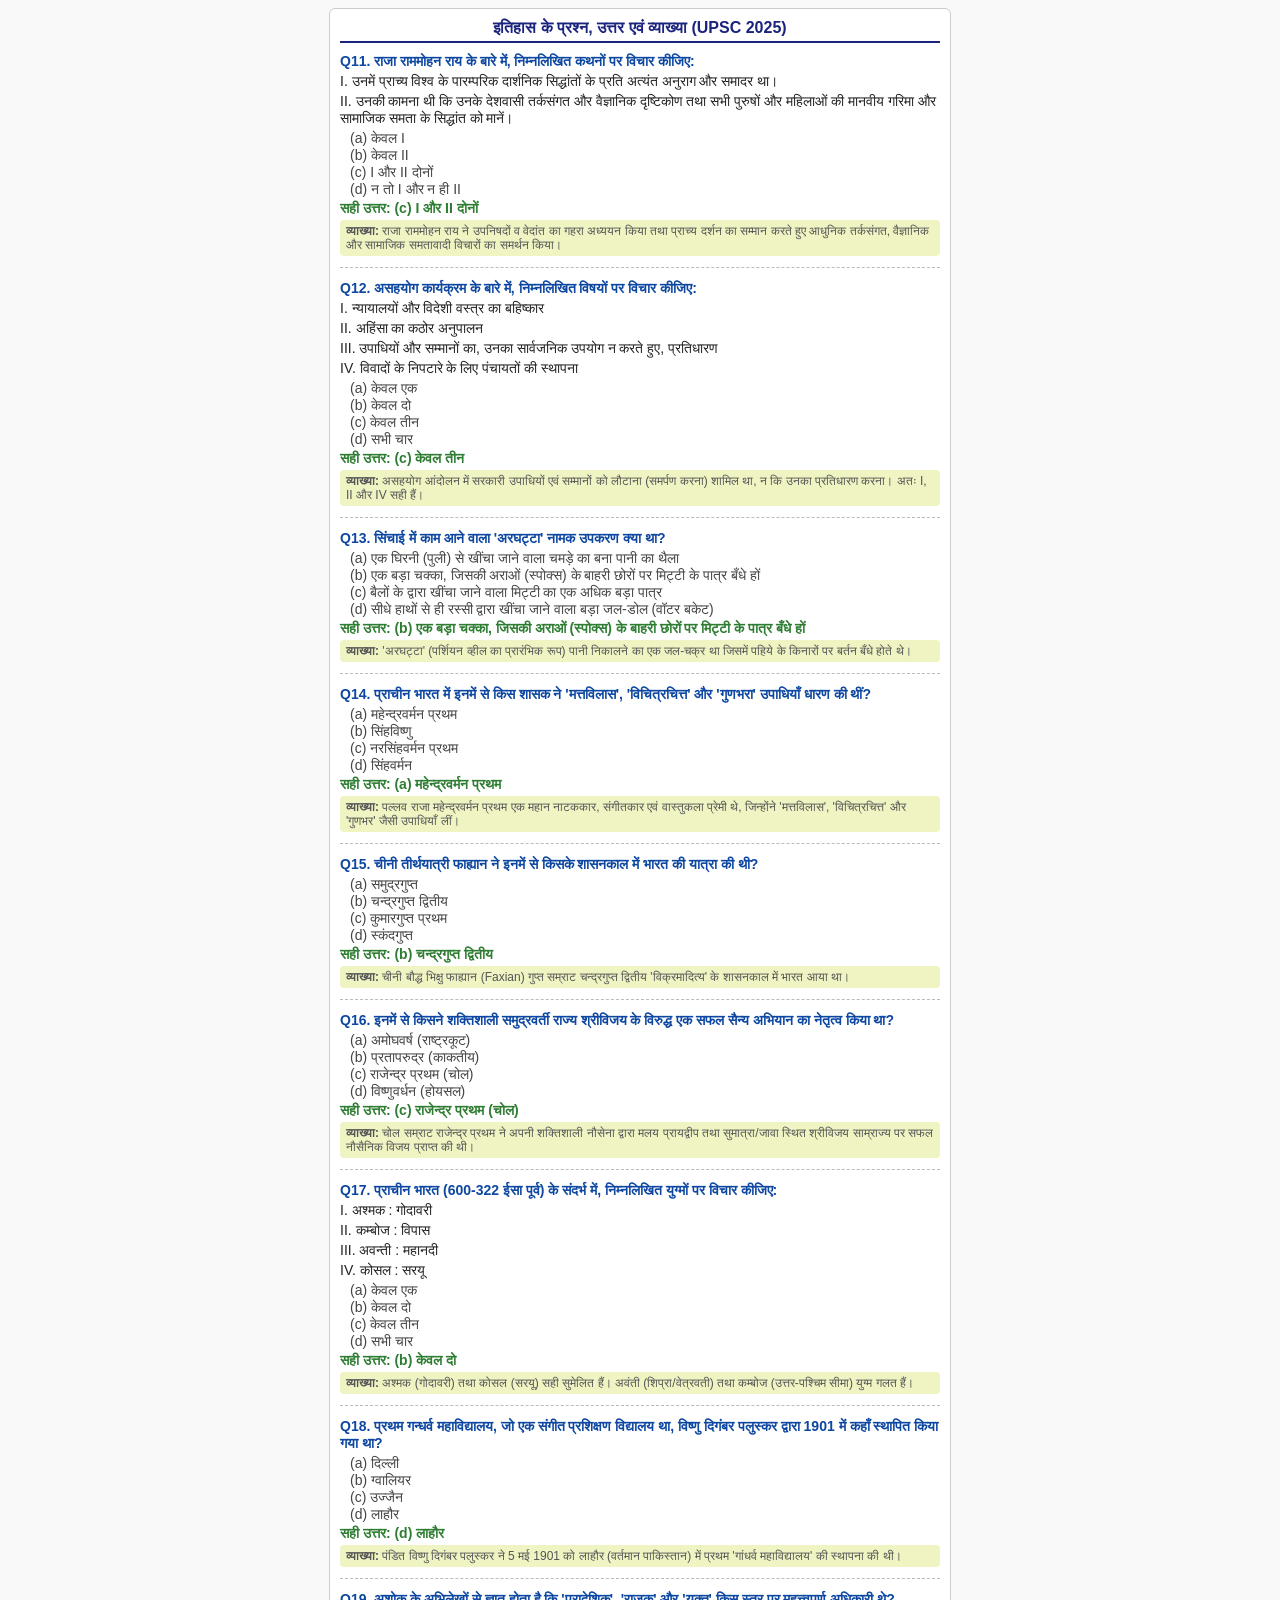
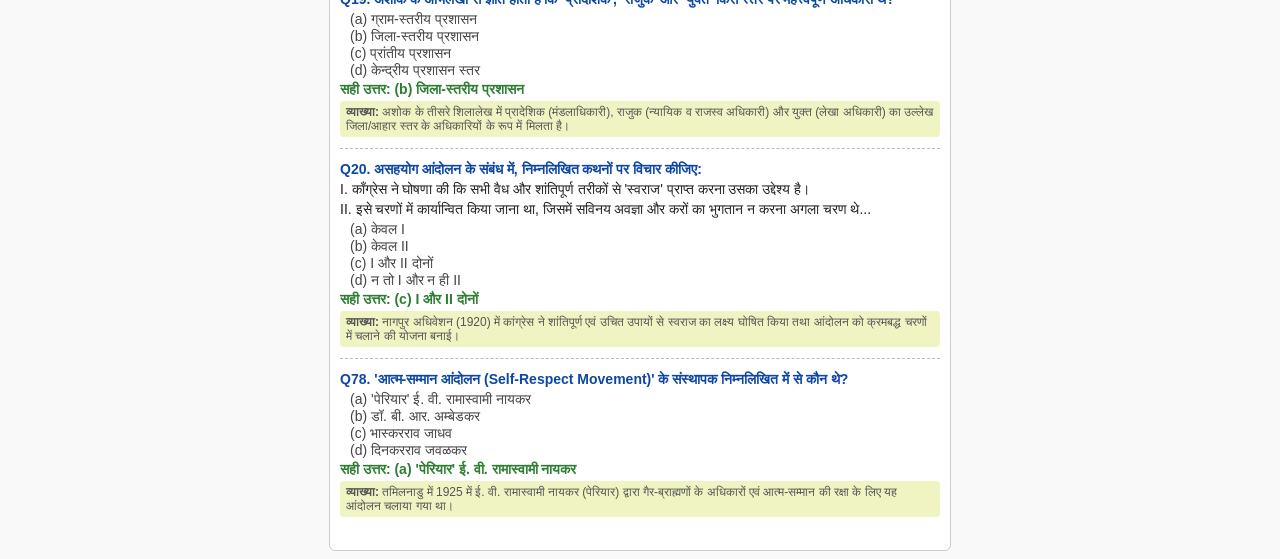
==== commit 85f55db9: "Update HS2.html" ====
--- a/history/HS2.html
+++ b/history/HS2.html
@@ -1,539 +1,182 @@
-       <!DOCTYPE html>
+<!DOCTYPE html>
 <html lang="hi">
 <head>
-    <meta charset="UTF-8">
-    <meta name="viewport" content="width=device-width, initial-scale=1.0">
-    <title>इतिहास प्रश्न एवं उत्तर - UPSC CSE 2025</title>
-    <style>
-        * {
-            box-sizing: border-box;
-            margin: 0;
-            padding: 0;
-        }
-        body {
-            font-family: -apple-system, BlinkMacSystemFont, "Segoe UI", Roboto, Helvetica, Arial, sans-serif;
-            background-color: #f4f6f8;
-            color: #333333;
-            line-height: 1.6;
-            padding: 12px;
-            font-size: 15px;
-        }
-        .header {
-            text-align: center;
-            background-color: #1a365d;
-            color: #ffffff;
-            padding: 16px 12px;
-            border-radius: 8px;
-            margin-bottom: 16px;
-        }
-        .header h1 {
-            font-size: 20px;
-            font-weight: 700;
-            margin-bottom: 4px;
-        }
-        .header p {
-            font-size: 13px;
-            opacity: 0.9;
-        }
-        .card {
-            background: #ffffff;
-            border-radius: 10px;
-            padding: 16px;
-            margin-bottom: 16px;
-            box-shadow: 0 2px 5px rgba(0,0,0,0.05);
-            border: 1px solid #e2e8f0;
-        }
-        .q-header {
-            display: flex;
-            align-items: center;
-            margin-bottom: 10px;
-        }
-        .q-number {
-            background-color: #2b6cb0;
-            color: white;
-            font-weight: bold;
-            font-size: 13px;
-            padding: 2px 8px;
-            border-radius: 12px;
-            margin-right: 8px;
-        }
-        .q-title {
-            font-weight: bold;
-            color: #2d3748;
-            font-size: 16px;
-        }
-        .q-text {
-            margin-bottom: 12px;
-            color: #1a202c;
-        }
-        .q-text ul {
-            list-style-type: none;
-            padding-left: 0;
-            margin: 8px 0;
-        }
-        .q-text ul li {
-            margin-bottom: 4px;
-            padding-left: 4px;
-        }
-        .options {
-            margin-bottom: 12px;
-        }
-        .option {
-            padding: 8px 12px;
-            border-radius: 6px;
-            background-color: #f8fafc;
-            border: 1px solid #edf2f7;
-            margin-bottom: 6px;
-            font-size: 14px;
-        }
-        .option.correct {
-            background-color: #c6f6d5;
-            border-color: #38a169;
-            color: #22543d;
-            font-weight: 600;
-        }
-        .answer-box {
-            background-color: #ebf8ff;
-            border-left: 4px solid #3182ce;
-            padding: 10px 12px;
-            border-radius: 0 6px 6px 0;
-            margin-top: 10px;
-        }
-        .answer-title {
-            font-weight: bold;
-            color: #2b6cb0;
-            margin-bottom: 4px;
-            font-size: 14px;
-        }
-        .explanation {
-            font-size: 13.5px;
-            color: #2d3748;
-        }
-        .table-custom {
-            width: 100%;
-            border-collapse: collapse;
-            margin: 8px 0;
-            font-size: 13.5px;
-        }
-        .table-custom th, .table-custom td {
-            border: 1px solid #cbd5e0;
-            padding: 6px 8px;
-            text-align: left;
-        }
-        .table-custom th {
-            background-color: #f7fafc;
-        }
-    </style>
+<meta charset="UTF-8">
+<meta name="viewport" content="width=device-width, initial-scale=1.0">
+<title>History Questions - UPSC CSE Prelims 2025</title>
+<style>
+  body { font-family: sans-serif; font-size: 14px; margin: 8px; padding: 0; background: #f9f9f9; color: #222; }
+  .box { background: #fff; padding: 10px; border-radius: 6px; border: 1px solid #ccc; max-width: 600px; margin: auto; }
+  h2 { font-size: 16px; margin: 0 0 10px 0; text-align: center; color: #1a237e; border-bottom: 2px solid #1a237e; padding-bottom: 4px; }
+  .q { margin-bottom: 12px; border-bottom: 1px dashed #bbb; padding-bottom: 8px; }
+  .q:last-child { border-bottom: none; }
+  p { margin: 3px 0; }
+  .title { font-weight: bold; color: #0d47a1; }
+  .opts { margin-left: 10px; color: #444; }
+  .ans { font-weight: bold; color: #2e7d32; margin-top: 2px; }
+  .exp { font-size: 12px; color: #555; background: #f0f4c3; padding: 4px 6px; border-radius: 4px; margin-top: 2px; }
+</style>
 </head>
 <body>
 
-    <div class="header">
-        <h1>UPSC CSE 2025 - इतिहास के प्रश्न</h1>
-        <p>सामान्य अध्ययन (प्रश्न-पत्र I) | उत्तर एवं विस्तृत व्याख्या</p>
+<div class="box">
+  <h2>इतिहास के प्रश्न, उत्तर एवं व्याख्या (UPSC 2025)</h2>
+
+  <!-- Question 11 -->
+  <div class="q">
+    <p class="title">Q11. राजा राममोहन राय के बारे में, निम्नलिखित कथनों पर विचार कीजिए:</p>
+    <p>I. उनमें प्राच्य विश्व के पारम्परिक दार्शनिक सिद्धांतों के प्रति अत्यंत अनुराग और समादर था।</p>
+    <p>II. उनकी कामना थी कि उनके देशवासी तर्कसंगत और वैज्ञानिक दृष्टिकोण तथा सभी पुरुषों और महिलाओं की मानवीय गरिमा और सामाजिक समता के सिद्धांत को मानें।</p>
+    <div class="opts">
+      (a) केवल I<br>
+      (b) केवल II<br>
+      (c) I और II दोनों<br>
+      (d) न तो I और न ही II
     </div>
+    <p class="ans">सही उत्तर: (c) I और II दोनों</p>
+    <p class="exp"><b>व्याख्या:</b> राजा राममोहन राय ने उपनिषदों व वेदांत का गहरा अध्ययन किया तथा प्राच्य दर्शन का सम्मान करते हुए आधुनिक तर्कसंगत, वैज्ञानिक और सामाजिक समतावादी विचारों का समर्थन किया।</p>
+  </div>
 
-    <!-- Question 11 -->
-    <div class="card">
-        <div class="q-header">
-            <span class="q-number">प्रश्न 11</span>
-            <span class="q-title">राजा राममोहन राय</span>
-        </div>
-        <div class="q-text">
-            राजा राममोहन राय के बारे में, निम्नलिखित कथनों पर विचार कीजिए[span_0](start_span)[span_0](end_span):
-            <ul>
-                <li>I. उनमें प्राच्य विश्व के पारम्परिक दार्शनिक सिद्धांतों के प्रति अत्यंत अनुराग और समादर था।[span_1](start_span)[span_1](end_span)</li>
-                <li>II. उनकी कामना थी कि उनके देशवासी तर्कसंगत और वैज्ञानिक दृष्टिकोण तथा सभी पुरुषों और महिलाओं की मानवीय गरिमा और सामाजिक समता के सिद्धांत को मानें।[span_2](start_span)[span_2](end_span)</li>
-            </ul>
-            उपर्युक्त कथनों में से कौन-सा/कौन-से सही है/हैं?[span_3](start_span)[span_3](end_span)
-        </div>
-        <div class="options">
-            <div class="option">(a) केवल I[span_4](start_span)[span_4](end_span)</div>
-            <div class="option">(b) केवल II[span_5](start_span)[span_5](end_span)</div>
-            <div class="option correct">(c) I और II दोनों[span_6](start_span)[span_6](end_span)</div>
-            <div class="option">(d) न तो I और न ही II[span_7](start_span)[span_7](end_span)</div>
-        </div>
-        <div class="answer-box">
-            <div class="answer-title">सही उत्तर: (c) I और II दोनों[span_8](start_span)[span_8](end_span)</div>
-            <div class="explanation">
-                राजा राममोहन राय भारतीय पुनर्जागरण के पिता माने जाते हैं। वे पूर्वी उपनिषदों और वेदांत दर्शन के प्रति गहरा सम्मान रखते थे (कथन I सही)। साथ ही, उन्होंने भारतीय समाज में आधुनिकता, तर्कसंगतता, वैज्ञानिक दृष्टिकोण और महिलाओं के अधिकारों तथा समानता की पुरजोर वकालत की (कथन II सही)।
-            </div>
-        </div>
+  <!-- Question 12 -->
+  <div class="q">
+    <p class="title">Q12. असहयोग कार्यक्रम के बारे में, निम्नलिखित विषयों पर विचार कीजिए:</p>
+    <p>I. न्यायालयों और विदेशी वस्त्र का बहिष्कार</p>
+    <p>II. अहिंसा का कठोर अनुपालन</p>
+    <p>III. उपाधियों और सम्मानों का, उनका सार्वजनिक उपयोग न करते हुए, प्रतिधारण</p>
+    <p>IV. विवादों के निपटारे के लिए पंचायतों की स्थापना</p>
+    <div class="opts">
+      (a) केवल एक<br>
+      (b) केवल दो<br>
+      (c) केवल तीन<br>
+      (d) सभी चार
     </div>
+    <p class="ans">सही उत्तर: (c) केवल तीन</p>
+    <p class="exp"><b>व्याख्या:</b> असहयोग आंदोलन में सरकारी उपाधियों एवं सम्मानों को लौटाना (समर्पण करना) शामिल था, न कि उनका प्रतिधारण करना। अतः I, II और IV सही हैं।</p>
+  </div>
 
-    <!-- Question 12 -->
-    <div class="card">
-        <div class="q-header">
-            <span class="q-number">प्रश्न 12</span>
-            <span class="q-title">असहयोग कार्यक्रम</span>
-        </div>
-        <div class="q-text">
-            असहयोग कार्यक्रम के बारे में, निम्नलिखित विषयों पर विचार कीजिए[span_9](start_span)[span_9](end_span):
-            <ul>
-                <li>I. न्यायालयों और विदेशी वस्त्र का बहिष्कार[span_10](start_span)[span_10](end_span)</li>
-                <li>II. अहिंसा का कठोर अनुपालन[span_11](start_span)[span_11](end_span)</li>
-                <li>III. उपाधियों और सम्मानों का, उनका सार्वजनिक उपयोग न करते हुए, प्रतिधारण[span_12](start_span)[span_12](end_span)</li>
-                <li>IV. विवादों के निपटारे के लिए पंचायतों की स्थापना[span_13](start_span)[span_13](end_span)</li>
-            </ul>
-            उपर्युक्त में से कितने असहयोग कार्यक्रम के अवयव हैं?[span_14](start_span)[span_14](end_span)
-        </div>
-        <div class="options">
-            <div class="option">(a) केवल एक[span_15](start_span)[span_15](end_span)</div>
-            <div class="option">(b) केवल दो[span_16](start_span)[span_16](end_span)</div>
-            <div class="option correct">(c) केवल तीन[span_17](start_span)[span_17](end_span)</div>
-            <div class="option">(d) सभी चार[span_18](start_span)[span_18](end_span)</div>
-        </div>
-        <div class="answer-box">
-            <div class="answer-title">सही उत्तर: (c) केवल तीन[span_19](start_span)[span_19](end_span)</div>
-            <div class="explanation">
-                असहयोग आंदोलन में न्यायालयों/विदेशी वस्त्रों का बहिष्कार (I), अहिंसा का पालन (II), और विवादों हेतु पंचायतों की स्थापना (IV) शामिल थे। परंतु सरकारी उपाधियों और सम्मानों को "प्रतिधारित (पास में रखना)" नहीं, बल्कि "त्यागना (surrender)" असहयोग का मूल हिस्सा था। अतः केवल 3 अवयव सही हैं।
-            </div>
-        </div>
+  <!-- Question 13 -->
+  <div class="q">
+    <p class="title">Q13. सिंचाई में काम आने वाला 'अरघट्टा' नामक उपकरण क्या था?</p>
+    <div class="opts">
+      (a) एक घिरनी (पुली) से खींचा जाने वाला चमड़े का बना पानी का थैला<br>
+      (b) एक बड़ा चक्का, जिसकी अराओं (स्पोक्स) के बाहरी छोरों पर मिट्टी के पात्र बँधे हों<br>
+      (c) बैलों के द्वारा खींचा जाने वाला मिट्टी का एक अधिक बड़ा पात्र<br>
+      (d) सीधे हाथों से ही रस्सी द्वारा खींचा जाने वाला बड़ा जल-डोल (वॉटर बकेट)
     </div>
+    <p class="ans">सही उत्तर: (b) एक बड़ा चक्का, जिसकी अराओं (स्पोक्स) के बाहरी छोरों पर मिट्टी के पात्र बँधे हों</p>
+    <p class="exp"><b>व्याख्या:</b> 'अरघट्टा' (पर्शियन व्हील का प्रारंभिक रूप) पानी निकालने का एक जल-चक्र था जिसमें पहिये के किनारों पर बर्तन बँधे होते थे।</p>
+  </div>
 
-    <!-- Question 13 -->
-    <div class="card">
-        <div class="q-header">
-            <span class="q-number">प्रश्न 13</span>
-            <span class="q-title">अरघट्टा (Araghatta)</span>
-        </div>
-        <div class="q-text">
-            सिंचाई में काम आने वाला 'अरघट्टा' नामक उपकरण क्या था?[span_20](start_span)[span_20](end_span)
-        </div>
-        <div class="options">
-            <div class="option">(a) एक घिरनी (पुली) से खींचा जाने वाला चमड़े का बना पानी का थैला[span_21](start_span)[span_21](end_span)</div>
-            <div class="option correct">(b) एक बड़ा चक्का, जिसकी अराओं (स्पोक्स) के बाहरी छोरों पर मिट्टी के पात्र बँधे हों[span_22](start_span)[span_22](end_span)</div>
-            <div class="option">(c) बैलों के द्वारा खींचा जाने वाला मिट्टी का एक अधिक बड़ा पात्र[span_23](start_span)[span_23](end_span)</div>
-            <div class="option">(d) सीधे हाथों से ही रस्सी द्वारा खींचा जाने वाला बड़ा जल-डोल[span_24](start_span)[span_24](end_span)</div>
-        </div>
-        <div class="answer-box">
-            <div class="answer-title">सही उत्तर: (b)[span_25](start_span)[span_25](end_span)</div>
-            <div class="explanation">
-                'अरघट्टा' (Araghatta) प्राचीन और मध्यकालीन भारत में प्रयुक्त एक जल-चक्र (Persian wheel का प्राचीन रूप) था, जिसमें एक बड़े पहिए के बाहरी किनारों पर मिट्टी के पात्र (बर्तन) लगे होते थे जो कुएँ से पानी निकालने का काम करते थे।
-            </div>
-        </div>
+  <!-- Question 14 -->
+  <div class="q">
+    <p class="title">Q14. प्राचीन भारत में इनमें से किस शासक ने 'मत्तविलास', 'विचित्रचित्त' और 'गुणभरा' उपाधियाँ धारण की थीं?</p>
+    <div class="opts">
+      (a) महेन्द्रवर्मन प्रथम<br>
+      (b) सिंहविष्णु<br>
+      (c) नरसिंहवर्मन प्रथम<br>
+      (d) सिंहवर्मन
     </div>
+    <p class="ans">सही उत्तर: (a) महेन्द्रवर्मन प्रथम</p>
+    <p class="exp"><b>व्याख्या:</b> पल्लव राजा महेन्द्रवर्मन प्रथम एक महान नाटककार, संगीतकार एवं वास्तुकला प्रेमी थे, जिन्होंने 'मत्तविलास', 'विचित्रचित्त' और 'गुणभर' जैसी उपाधियाँ लीं।</p>
+  </div>
 
-    <!-- Question 14 -->
-    <div class="card">
-        <div class="q-header">
-            <span class="q-number">प्रश्न 14</span>
-            <span class="q-title">पल्लव शासक एवं उनकी उपाधियाँ</span>
-        </div>
-        <div class="q-text">
-            प्राचीन भारत में इनमें से किस शासक ने 'मत्तविलास', 'विचित्रचित्त' और 'गुणभरा' उपाधियाँ धारण की थीं?[span_26](start_span)[span_26](end_span)
-        </div>
-        <div class="options">
-            <div class="option correct">(a) महेन्द्रवर्मन प्रथम[span_27](start_span)[span_27](end_span)</div>
-            <div class="option">(b) सिंहविष्णु[span_28](start_span)[span_28](end_span)</div>
-            <div class="option">(c) नरसिंहवर्मन प्रथम[span_29](start_span)[span_29](end_span)</div>
-            <div class="option">(d) सिंहवर्मन[span_30](start_span)[span_30](end_span)</div>
-        </div>
-        <div class="answer-box">
-            <div class="answer-title">सही उत्तर: (a) महेन्द्रवर्मन प्रथम[span_31](start_span)[span_31](end_span)</div>
-            <div class="explanation">
-                पल्लव राजा महेन्द्रवर्मन प्रथम (600–630 ईस्वी) एक महान साहित्यकार और कलाप्रेमी शासक थे। उन्होंने प्रसिद्ध प्रहसन 'मत्तविलास प्रहसन' की रचना की और 'मत्तविलास', 'विचित्रचित्त' (अभिनव विचार वाला), तथा 'गुणभरा' जैसी उपाधियाँ धारण की थीं।
-            </div>
-        </div>
+  <!-- Question 15 -->
+  <div class="q">
+    <p class="title">Q15. चीनी तीर्थयात्री फाह्यान ने इनमें से किसके शासनकाल में भारत की यात्रा की थी?</p>
+    <div class="opts">
+      (a) समुद्रगुप्त<br>
+      (b) चन्द्रगुप्त द्वितीय<br>
+      (c) कुमारगुप्त प्रथम<br>
+      (d) स्कंदगुप्त
     </div>
+    <p class="ans">सही उत्तर: (b) चन्द्रगुप्त द्वितीय</p>
+    <p class="exp"><b>व्याख्या:</b> चीनी बौद्ध भिक्षु फाह्यान (Faxian) गुप्त सम्राट चन्द्रगुप्त द्वितीय 'विक्रमादित्य' के शासनकाल में भारत आया था।</p>
+  </div>
 
-    <!-- Question 15 -->
-    <div class="card">
-        <div class="q-header">
-            <span class="q-number">प्रश्न 15</span>
-            <span class="q-title">फाह्यान की भारत यात्रा</span>
-        </div>
-        <div class="q-text">
-            चीनी तीर्थयात्री फाह्यान ने इनमें से किसके शासनकाल में भारत की यात्रा की थी?[span_32](start_span)[span_32](end_span)
-        </div>
-        <div class="options">
-            <div class="option">(a) समुद्रगुप्त[span_33](start_span)[span_33](end_span)</div>
-            <div class="option correct">(b) चन्द्रगुप्त द्वितीय[span_34](start_span)[span_34](end_span)</div>
-            <div class="option">(c) कुमारगुप्त प्रथम[span_35](start_span)[span_35](end_span)</div>
-            <div class="option">(d) स्कंदगुप्त[span_36](start_span)[span_36](end_span)</div>
-        </div>
-        <div class="answer-box">
-            <div class="answer-title">सही उत्तर: (b) चन्द्रगुप्त द्वितीय[span_37](start_span)[span_37](end_span)</div>
-            <div class="explanation">
-                चीनी बौद्ध भिक्षु फाह्यान (Faxian) गुप्त राजवंश के महान शासक चन्द्रगुप्त द्वितीय 'विक्रमादित्य' के शासनकाल (399-414 ईस्वी के दौरान) में बौद्ध धर्मग्रंथों की खोज में भारत आया था।
-            </div>
-        </div>
+  <!-- Question 16 -->
+  <div class="q">
+    <p class="title">Q16. इनमें से किसने शक्तिशाली समुद्रवर्ती राज्य श्रीविजय के विरुद्ध एक सफल सैन्य अभियान का नेतृत्व किया था?</p>
+    <div class="opts">
+      (a) अमोघवर्ष (राष्ट्रकूट)<br>
+      (b) प्रतापरुद्र (काकतीय)<br>
+      (c) राजेन्द्र प्रथम (चोल)<br>
+      (d) विष्णुवर्धन (होयसल)
     </div>
+    <p class="ans">सही उत्तर: (c) राजेन्द्र प्रथम (चोल)</p>
+    <p class="exp"><b>व्याख्या:</b> चोल सम्राट राजेन्द्र प्रथम ने अपनी शक्तिशाली नौसेना द्वारा मलय प्रायद्वीप तथा सुमात्रा/जावा स्थित श्रीविजय साम्राज्य पर सफल नौसैनिक विजय प्राप्त की थी।</p>
+  </div>
 
-    <!-- Question 16 -->
-    <div class="card">
-        <div class="q-header">
-            <span class="q-number">प्रश्न 16</span>
-            <span class="q-title">श्रीविजय साम्राज्य के विरुद्ध सैन्य अभियान</span>
-        </div>
-        <div class="q-text">
-            इनमें से किसने शक्तिशाली समुद्रवर्ती राज्य श्रीविजय के विरुद्ध, जिसका शासन मलय प्रायद्वीप, सुमात्रा, जावा और निकटवर्ती द्वीपों पर था, एक सफल सैन्य अभियान का नेतृत्व किया था?[span_38](start_span)[span_38](end_span)
-        </div>
-        <div class="options">
-            <div class="option">(a) अमोघवर्ष (राष्ट्रकूट)[span_39](start_span)[span_39](end_span)</div>
-            <div class="option">(b) प्रतापरुद्र (काकतीय)[span_40](start_span)[span_40](end_span)</div>
-            <div class="option correct">(c) राजेन्द्र प्रथम (चोल)[span_41](start_span)[span_41](end_span)</div>
-            <div class="option">(d) विष्णुवर्धन (होयसल)[span_42](start_span)[span_42](end_span)</div>
-        </div>
-        <div class="answer-box">
-            <div class="answer-title">सही उत्तर: (c) राजेन्द्र प्रथम (चोल)[span_43](start_span)[span_43](end_span)</div>
-            <div class="explanation">
-                चोल सम्राट राजेन्द्र प्रथम ने 1025 ईस्वी में दक्षिण-पूर्व एशिया में दक्षिण-पूर्वी समुद्री मार्ग पर अपना वर्चस्व स्थापित करने के लिए शक्तिशाली नौसेना भेजी और श्रीविजय साम्राज्य (सुमात्रा, जावा, मलय प्रायद्वीप) पर विजय प्राप्त की।
-            </div>
-        </div>
+  <!-- Question 17 -->
+  <div class="q">
+    <p class="title">Q17. प्राचीन भारत (600-322 ईसा पूर्व) के संदर्भ में, निम्नलिखित युग्मों पर विचार कीजिए:</p>
+    <p>I. अश्मक : गोदावरी</p>
+    <p>II. कम्बोज : विपास</p>
+    <p>III. अवन्ती : महानदी</p>
+    <p>IV. कोसल : सरयू</p>
+    <div class="opts">
+      (a) केवल एक<br>
+      (b) केवल दो<br>
+      (c) केवल तीन<br>
+      (d) सभी चार
     </div>
+    <p class="ans">सही उत्तर: (b) केवल दो</p>
+    <p class="exp"><b>व्याख्या:</b> अश्मक (गोदावरी) तथा कोसल (सरयू) सही सुमेलित हैं। अवंती (शिप्रा/वेत्रवती) तथा कम्बोज (उत्तर-पश्चिम सीमा) युग्म गलत हैं।</p>
+  </div>
 
-    <!-- Question 17 -->
-    <div class="card">
-        <div class="q-header">
-            <span class="q-number">प्रश्न 17</span>
-            <span class="q-title">प्राचीन महाजनपद एवं नदियाँ</span>
-        </div>
-        <div class="q-text">
-            प्राचीन भारत (600-322 ईसा पूर्व) के संदर्भ में, निम्नलिखित युग्मों पर विचार कीजिए[span_44](start_span)[span_44](end_span):
-            <table class="table-custom">
-                <tr><th>प्रादेशिक क्षेत्र</th><th>नदी</th></tr>
-                <tr><td>I. अश्मक</td><td>गोदावरी</td></tr>
-                <tr><td>II. कम्बोज</td><td>विपास</td></tr>
-                <tr><td>III. अवन्ती</td><td>महानदी</td></tr>
-                <tr><td>IV. कोसल</td><td>सरयू</td></tr>
-            </table>
-            उपर्युक्त में से कितने युग्म सही सुमेलित हैं?[span_45](start_span)[span_45](end_span)
-        </div>
-        <div class="options">
-            <div class="option">(a) केवल एक[span_46](start_span)[span_46](end_span)</div>
-            <div class="option correct">(b) केवल दो[span_47](start_span)[span_47](end_span)</div>
-            <div class="option">(c) केवल तीन[span_48](start_span)[span_48](end_span)</div>
-            <div class="option">(d) सभी चार[span_49](start_span)[span_49](end_span)</div>
-        </div>
-        <div class="answer-box">
-            <div class="answer-title">सही उत्तर: (b) केवल दो[span_50](start_span)[span_50](end_span)</div>
-            <div class="explanation">
-                1. <strong>अश्मक:</strong> गोदावरी नदी के तट पर स्थित था (सही)[span_51](start_span)[span_51](end_span)।<br>
-                2. <strong>कम्बोज:</strong> उत्तर-पश्चिम (हिन्दुकुश क्षेत्र) में था, विपास (व्यास नदी) में नहीं (गलत)[span_52](start_span)[span_52](end_span)।<br>
-                3. <strong>अवन्ती:</strong> क्षिप्रा/वेत्रवती (मालवा क्षेत्र) से संबंधित है, महानदी से नहीं (गलत)[span_53](start_span)[span_53](end_span)।<br>
-                4. <strong>कोसल:</strong> सरयू नदी के तट पर (अयोध्या क्षेत्र) स्थित था (सही)[span_54](start_span)[span_54](end_span)।<br>
-                अतः 2 युग्म सही हैं।
-            </div>
-        </div>
+  <!-- Question 18 -->
+  <div class="q">
+    <p class="title">Q18. प्रथम गन्धर्व महाविद्यालय, जो एक संगीत प्रशिक्षण विद्यालय था, विष्णु दिगंबर पलुस्कर द्वारा 1901 में कहाँ स्थापित किया गया था?</p>
+    <div class="opts">
+      (a) दिल्ली<br>
+      (b) ग्वालियर<br>
+      (c) उज्जैन<br>
+      (d) लाहौर
     </div>
+    <p class="ans">सही उत्तर: (d) लाहौर</p>
+    <p class="exp"><b>व्याख्या:</b> पंडित विष्णु दिगंबर पलुस्कर ने 5 मई 1901 को लाहौर (वर्तमान पाकिस्तान) में प्रथम 'गांधर्व महाविद्यालय' की स्थापना की थी।</p>
+  </div>
 
-    <!-- Question 18 -->
-    <div class="card">
-        <div class="q-header">
-            <span class="q-number">प्रश्न 18</span>
-            <span class="q-title">गन्धर्व महाविद्यालय</span>
-        </div>
-        <div class="q-text">
-            प्रथम गन्धर्व महाविद्यालय, जो एक संगीत प्रशिक्षण विद्यालय था, विष्णु दिगंबर पलुस्कर द्वारा 1901 में कहाँ स्थापित किया गया था?[span_55](start_span)[span_55](end_span)
-        </div>
-        <div class="options">
-            <div class="option">(a) दिल्ली[span_56](start_span)[span_56](end_span)</div>
-            <div class="option">(b) ग्वालियर[span_57](start_span)[span_57](end_span)</div>
-            <div class="option">(c) उज्जैन[span_58](start_span)[span_58](end_span)</div>
-            <div class="option correct">(d) लाहौर[span_59](start_span)[span_59](end_span)</div>
-        </div>
-        <div class="answer-box">
-            <div class="answer-title">सही उत्तर: (d) लाहौर[span_60](start_span)[span_60](end_span)</div>
-            <div class="explanation">
-                पं. विष्णु दिगंबर पलुस्कर ने 5 मई 1901 को लाहौर (अब पाकिस्तान में) में पहला गन्धर्व महाविद्यालय स्थापित किया था। बाद में इसे मुंबई स्थानांतरित कर दिया गया था।
-            </div>
-        </div>
+  <!-- Question 19 -->
+  <div class="q">
+    <p class="title">Q19. अशोक के अभिलेखों से ज्ञात होता है कि 'प्रादेशिक', 'राजुक' और 'युक्त' किस स्तर पर महत्त्वपूर्ण अधिकारी थे?</p>
+    <div class="opts">
+      (a) ग्राम-स्तरीय प्रशासन<br>
+      (b) जिला-स्तरीय प्रशासन<br>
+      (c) प्रांतीय प्रशासन<br>
+      (d) केन्द्रीय प्रशासन स्तर
     </div>
+    <p class="ans">सही उत्तर: (b) जिला-स्तरीय प्रशासन</p>
+    <p class="exp"><b>व्याख्या:</b> अशोक के तीसरे शिलालेख में प्रादेशिक (मंडलाधिकारी), राजुक (न्यायिक व राजस्व अधिकारी) और युक्त (लेखा अधिकारी) का उल्लेख जिला/आहार स्तर के अधिकारियों के रूप में मिलता है।</p>
+  </div>
 
-    <!-- Question 19 -->
-    <div class="card">
-        <div class="q-header">
-            <span class="q-number">प्रश्न 19</span>
-            <span class="q-title">मौर्यकालीन अधिकारी</span>
-        </div>
-        <div class="q-text">
-            जैसा कि अशोक के अभिलेखों से ज्ञात होता है, 'प्रादेशिक', 'राजुक' और 'युक्त' किस स्तर पर महत्त्वपूर्ण अधिकारी थे?[span_61](start_span)[span_61](end_span)
-        </div>
-        <div class="options">
-            <div class="option">(a) ग्राम-स्तरीय प्रशासन[span_62](start_span)[span_62](end_span)</div>
-            <div class="option correct">(b) जिला-स्तरीय प्रशासन[span_63](start_span)[span_63](end_span)</div>
-            <div class="option">(c) प्रांतीय प्रशासन[span_64](start_span)[span_64](end_span)</div>
-            <div class="option">(d) केन्द्रीय प्रशासन स्तर[span_65](start_span)[span_65](end_span)</div>
-        </div>
-        <div class="answer-box">
-            <div class="answer-title">सही उत्तर: (b) जिला-स्तरीय प्रशासन[span_66](start_span)[span_66](end_span)</div>
-            <div class="explanation">
-                अशोक के तीसरे शिलालेख में 'प्रादेशिक' (मंडल प्रमुख/राजस्व अधिकारी), 'राजुक' (न्यायिक व भू-राजस्व अधिकारी), और 'युक्त' (अधीनस्थ सचिव/लेखाकार) का उल्लेख मिलता है, जो मुख्य रूप से अहार/विषय (ज़िला) स्तर के प्रशासनिक अधिकारी थे।
-            </div>
-        </div>
+  <!-- Question 20 -->
+  <div class="q">
+    <p class="title">Q20. असहयोग आंदोलन के संबंध में, निम्नलिखित कथनों पर विचार कीजिए:</p>
+    <p>I. काँग्रेस ने घोषणा की कि सभी वैध और शांतिपूर्ण तरीकों से 'स्वराज' प्राप्त करना उसका उद्देश्य है।</p>
+    <p>II. इसे चरणों में कार्यान्वित किया जाना था, जिसमें सविनय अवज्ञा और करों का भुगतान न करना अगला चरण थे...</p>
+    <div class="opts">
+      (a) केवल I<br>
+      (b) केवल II<br>
+      (c) I और II दोनों<br>
+      (d) न तो I और न ही II
     </div>
+    <p class="ans">सही उत्तर: (c) I और II दोनों</p>
+    <p class="exp"><b>व्याख्या:</b> नागपुर अधिवेशन (1920) में कांग्रेस ने शांतिपूर्ण एवं उचित उपायों से स्वराज का लक्ष्य घोषित किया तथा आंदोलन को क्रमबद्ध चरणों में चलाने की योजना बनाई।</p>
+  </div>
 
-    <!-- Question 20 -->
-    <div class="card">
-        <div class="q-header">
-            <span class="q-number">प्रश्न 20</span>
-            <span class="q-title">असहयोग आंदोलन की शर्तें</span>
-        </div>
-        <div class="q-text">
-            असहयोग आंदोलन के संबंध में, निम्नलिखित कथनों पर विचार कीजिए[span_67](start_span)[span_67](end_span):
-            <ul>
-                <li>I. काँग्रेस ने घोषणा की कि सभी वैध और शांतिपूर्ण तरीकों से 'स्वराज' प्राप्त करना उसका उद्देश्य है।[span_68](start_span)[span_68](end_span)</li>
-                <li>II. इसे चरणों में कार्यान्वित किया जाना था, जिसमें सविनय अवज्ञा और करों का भुगतान न करना अगले चरण के लिए थे, केवल तब, जब 'स्वराज' एक वर्ष में प्राप्त न होता और सरकार दमन पर उतर आती।[span_69](start_span)[span_69](end_span)</li>
-            </ul>
-            उपर्युक्त कथनों में से कौन-सा/कौन-से सही है/हैं?[span_70](start_span)[span_70](end_span)
-        </div>
-        <div class="options">
-            <div class="option">(a) केवल I[span_71](start_span)[span_71](end_span)</div>
-            <div class="option">(b) केवल II[span_72](start_span)[span_72](end_span)</div>
-            <div class="option correct">(c) I और II दोनों[span_73](start_span)[span_73](end_span)</div>
-            <div class="option">(d) न तो I और न ही II[span_74](start_span)[span_74](end_span)</div>
-        </div>
-        <div class="answer-box">
-            <div class="answer-title">सही उत्तर: (c) I और II दोनों[span_75](start_span)[span_75](end_span)</div>
-            <div class="explanation">
-                नागपुर अधिवेशन (1920) में कांग्रेस ने अपने संविधान में बदलाव कर शांतिपूर्ण व उचित साधनों द्वारा 'स्वराज' प्राप्त करने का लक्ष्य तय किया (कथन I सही)। गांधीजी ने योजना बनाई थी कि यदि एक वर्ष में स्वराज न मिले या सरकार दमन करे तो सविनय अवज्ञा व कर-बंदी लागू की जाएगी (कथन II सही)।
-            </div>
-        </div>
+  <!-- Question 78 -->
+  <div class="q">
+    <p class="title">Q78. 'आत्म-सम्मान आंदोलन (Self-Respect Movement)' के संस्थापक निम्नलिखित में से कौन थे?</p>
+    <div class="opts">
+      (a) 'पेरियार' ई. वी. रामास्वामी नायकर<br>
+      (b) डॉ. बी. आर. अम्बेडकर<br>
+      (c) भास्करराव जाधव<br>
+      (d) दिनकरराव जवळकर
     </div>
-
-    <!-- Question 71 -->
-    <div class="card">
-        <div class="q-header">
-            <span class="q-number">प्रश्न 71</span>
-            <span class="q-title">गाँधीजी का प्रसिद्ध वक्तव्य</span>
-        </div>
-        <div class="q-text">
-            गाँधीजी ने विख्यात वक्तव्य "राजद्रोह मेरा धर्म हो गया है" (Sedition has become my religion) कब दिया था?[span_76](start_span)[span_76](end_span)
-        </div>
-        <div class="options">
-            <div class="option">(a) चंपारण सत्याग्रह के समय[span_77](start_span)[span_77](end_span)</div>
-            <div class="option correct">(b) दांडी में नमक कानून का सार्वजनिक रूप से उल्लंघन करने के समय[span_78](start_span)[span_78](end_span)</div>
-            <div class="option">(c) लंदन में द्वितीय गोलमेज सम्मेलन में शामिल होने के समय[span_79](start_span)[span_79](end_span)</div>
-            <div class="option">(d) भारत छोड़ो आंदोलन के प्रारंभ के समय[span_80](start_span)[span_80](end_span)</div>
-        </div>
-        <div class="answer-box">
-            <div class="answer-title">सही उत्तर: (b)[span_81](start_span)[span_81](end_span)</div>
-            <div class="explanation">
-                गांधीजी ने 5 अप्रैल 1930 को दांडी पहुँचने पर और 6 अप्रैल को नमक कानून तोड़ने से ठीक पूर्व अपने भाषण में कहा था कि ब्रिटिश शासन के अधीन "राजद्रोह मेरा धर्म बन गया है" (Sedition has become my religion)।
-            </div>
-        </div>
-    </div>
-
-    <!-- Question 72 -->
-    <div class="card">
-        <div class="q-header">
-            <span class="q-number">प्रश्न 72</span>
-            <span class="q-title">मोहनजोदड़ो की नृत्यकी (Dancing Girl)</span>
-        </div>
-        <div class="q-text">
-            मोहनजोदड़ो से प्राप्त 'नाचती हुई लड़की (डांसिंग गर्ल)' नामक प्रख्यात नारी लघुमूर्ति किस पदार्थ की बनी है?[span_82](start_span)[span_82](end_span)
-        </div>
-        <div class="options">
-            <div class="option">(a) इन्द्रगोप मणि (कार्नीलियन)[span_83](start_span)[span_83](end_span)</div>
-            <div class="option">(b) मृत्तिका (क्ले)[span_84](start_span)[span_84](end_span)</div>
-            <div class="option correct">(c) कांस्य (Bronze)[span_85](start_span)[span_85](end_span)</div>
-            <div class="option">(d) स्वर्ण[span_86](start_span)[span_86](end_span)</div>
-        </div>
-        <div class="answer-box">
-            <div class="answer-title">सही उत्तर: (c) कांस्य[span_87](start_span)[span_87](end_span)</div>
-            <div class="explanation">
-                सिंधु घाटी सभ्यता के स्थल मोहनजोदड़ो से प्राप्त प्रसिद्ध 'डांसिंग गर्ल' की मूर्ति कांस्य (Bronze) धातु की 'लुप्त मोम तकनीक' (Lost-Wax Technique) द्वारा बनाई गई है।
-            </div>
-        </div>
-    </div>
-
-    <!-- Question 73 -->
-    <div class="card">
-        <div class="q-header">
-            <span class="q-number">प्रश्न 73</span>
-            <span class="q-title">चौरी-चौरा घटना और विधिक प्रतिरक्षा</span>
-        </div>
-        <div class="q-text">
-            चौरी-चौरा घटना के परिणामस्वरूप बंदी बनाए गए लोगों को किसने विधिक प्रतिरक्षा (लीगल डिफेन्स) प्रदान की?[span_88](start_span)[span_88](end_span)
-        </div>
-        <div class="options">
-            <div class="option">(a) सी० आर० दास[span_89](start_span)[span_89](end_span)</div>
-            <div class="option correct">(b) मदन मोहन मालवीय और कृष्णकांत[span_90](start_span)[span_90](end_span)</div>
-            <div class="option">(c) डॉ० सैफुद्दीन किचलू और ख्वाज़ा हसन निज़ामी[span_91](start_span)[span_91](end_span)</div>
-            <div class="option">(d) एम० ए० जिन्ना[span_92](start_span)[span_92](end_span)</div>
-        </div>
-        <div class="answer-box">
-            <div class="answer-title">सही उत्तर: (b) मदन मोहन मालवीय और कृष्णकांत[span_93](start_span)[span_93](end_span)</div>
-            <div class="explanation">
-                1922 की चौरी-चौरा घटना के बाद गिरफ्तार किए गए 220 से अधिक अभियुक्तों की अदालत में पैरवी पंडित मदन मोहन मालवीय जी ने प्रमुखता से की थी और उन्होंने 150 से अधिक लोगों की मृत्युदंड की सजा माफ कराई थी।
-            </div>
-        </div>
-    </div>
-
-    <!-- Question 74 -->
-    <div class="card">
-        <div class="q-header">
-            <span class="q-number">प्रश्न 74</span>
-            <span class="q-title">गाँधीजी और 'हरिजन' उत्थान</span>
-        </div>
-        <div class="q-text">
-            निम्नलिखित में से किस एक घटना के उपरांत, गाँधीजी ने अपने राजनीतिक और सामाजिक कार्यक्रम में 'हरिजनों' के उत्थान को शामिल करने का निश्चय किया?[span_94](start_span)[span_94](end_span)
-        </div>
-        <div class="options">
-            <div class="option correct">(a) पूना समझौता[span_95](start_span)[span_95](end_span)</div>
-            <div class="option">(b) गाँधी-इरविन समझौता (दिल्ली समझौता)[span_96](start_span)[span_96](end_span)</div>
-            <div class="option">(c) भारत छोड़ो आंदोलन के समय काँग्रेस के नेताओं की गिरफ्तारी[span_97](start_span)[span_97](end_span)</div>
-            <div class="option">(d) भारत सरकार अधिनियम, 1935 की प्रख्यापना[span_98](start_span)[span_98](end_span)</div>
-        </div>
-        <div class="answer-box">
-            <div class="answer-title">सही उत्तर: (a) पूना समझौता[span_99](start_span)[span_99](end_span)</div>
-            <div class="explanation">
-                सितंबर 1932 में बी. आर. अम्बेडकर और गांधीजी के बीच हुए 'पूना पैक्ट' के बाद गांधीजी ने अपना मुख्य ध्यान अस्पृश्यता निवारण और दलितों के सामाजिक उत्थान पर केंद्रित किया। उन्होंने 'ऑल इंडिया एंटी-अनटचेबिलिटी लीग' बनाई तथा 'हरिजन' पत्रिका शुरू की।
-            </div>
-        </div>
-    </div>
-
-    <!-- Question 75 -->
-    <div class="card">
-        <div class="q-header">
-            <span class="q-number">प्रश्न 75</span>
-            <span class="q-title">पुर्तगालियों द्वारा भारत लाए गए फल</span>
-        </div>
-        <div class="q-text">
-            निम्नलिखित फलों पर विचार कीजिए[span_100](start_span)[span_100](end_span):
-            <ul>
-                <li>I. पपीता[span_101](start_span)[span_101](end_span)</li>
-                <li>II. अनन्नास[span_102](start_span)[span_102](end_span)</li>
-                <li>III. अमरूद[span_103](start_span)[span_103](end_span)</li>
-            </ul>
-            उपर्युक्त में से कितने सोलहवीं और सत्रहवीं शताब्दियों में पुर्तगालियों द्वारा भारत में लाए गए?[span_104](start_span)[span_104](end_span)
-        </div>
-        <div class="options">
-            <div class="option">(a) केवल एक[span_105](start_span)[span_105](end_span)</div>
-            <div class="option">(b) केवल दो[span_106](start_span)[span_106](end_span)</div>
-            <div class="option correct">(c) सभी तीन[span_107](start_span)[span_107](end_span)</div>
-            <div class="option">(d) कोई भी नहीं[span_108](start_span)[span_108](end_span)</div>
-        </div>
-        <div class="answer-box">
-            <div class="answer-title">सही उत्तर: (c) सभी तीन[span_109](start_span)[span_109](end_span)</div>
-            <div class="explanation">
-                पुर्तगाली 16वीं और 17वीं शताब्दी में अमेरिका महाद्वीप से कई नई फसलें और फल भारत लाए थे, जिनमें पपीता, अनन्नास, अमरूद, काजू, तंबाकू और लाल मिर्च प्रमुख हैं।
-            </div>
-        </div>
-    </div>
-
-    <!-- Question 78 -->
-    <div class="card">
-        <div class="q-header">
-            <span class="q-number">प्रश्न 78</span>
-            <span class="q-title">आत्म-सम्मान आंदोलन (Self-Respect Movement)</span>
-        </div>
-        <div class="q-text">
-            इनमें से कौन 'आत्म-सम्मान आंदोलन (सेल्फ-रेस्पेक्ट मूवमेंट)' का संस्थापक था?[span_110](start_span)[span_110](end_span)
-        </div>
-        <div class="options">
-            <div class="option correct">(a) 'पेरियार' ई० वी० रामास्वामी नायकर[span_111](start_span)[span_111](end_span)</div>
-            <div class="option">(b) डॉ० बी० आर० अम्बेडकर[span_112](start_span)[span_112](end_span)</div>
-            <div class="option">(c) भास्करराव जाधव[span_113](start_span)[span_113](end_span)</div>
-            <div class="option">(d) दिनकरराव जवलकर[span_114](start_span)[span_114](end_span)</div>
-        </div>
-        <div class="answer-box">
-            <div class="answer-title">सही उत्तर: (a) 'पेरियार' ई० वी० रामास्वामी नायकर[span_115](start_span)[span_115](end_span)</div>
-            <div class="explanation">
-                ई. वी. रामास्वामी नायकर 'पेरियार' ने वर्ष 1925 में तमिलनाडु में 'आत्म-सम्मान आंदोलन' की शुरुआत की थी। इस आंदोलन का मुख्य उद्देश्य गैर-ब्राह्मणों को समाज में समानता और आत्म-सम्मान दिलाना था।
-            </div>
-        </div>
-    </div>
+    <p class="ans">सही उत्तर: (a) 'पेरियार' ई. वी. रामास्वामी नायकर</p>
+    <p class="exp"><b>व्याख्या:</b> तमिलनाडु में 1925 में ई. वी. रामास्वामी नायकर (पेरियार) द्वारा गैर-ब्राह्मणों के अधिकारों एवं आत्म-सम्मान की रक्षा के लिए यह आंदोलन चलाया गया था।</p>
+  </div>
+</div>
 
 </body>
 </html>
